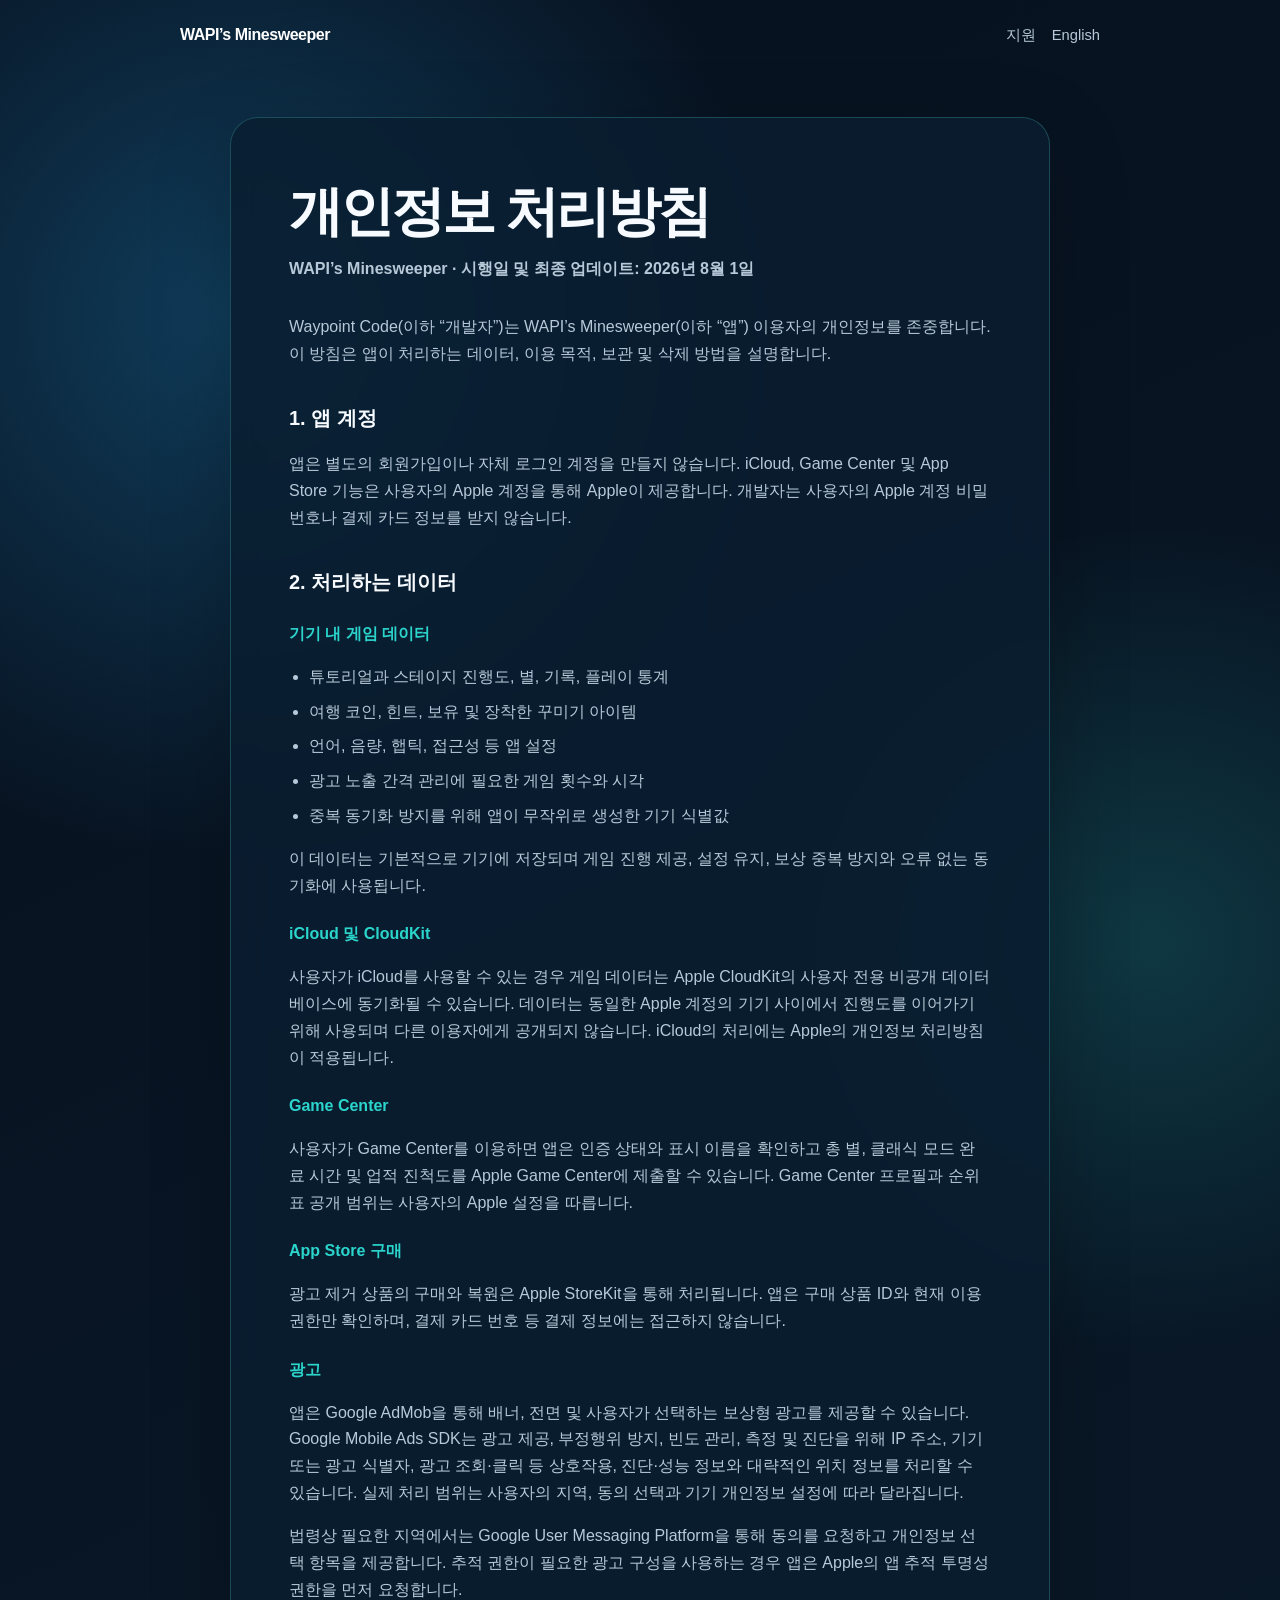
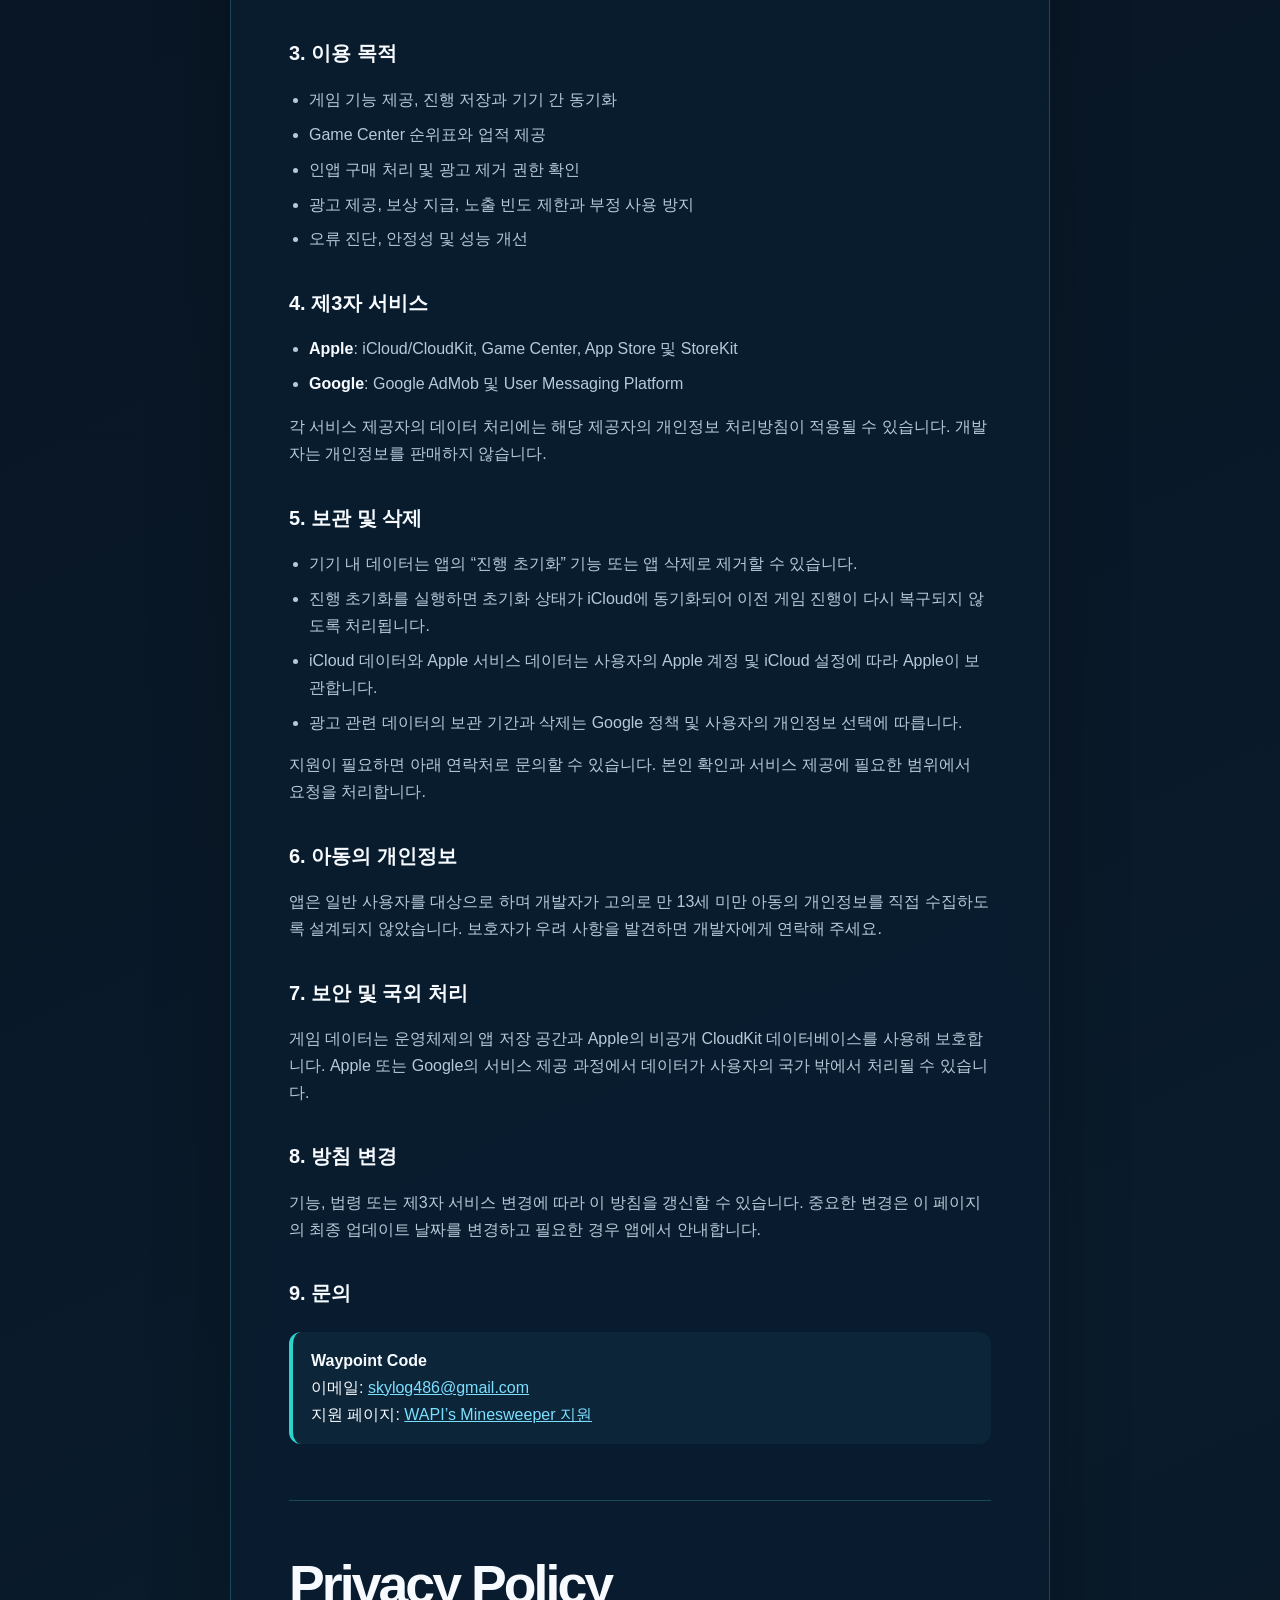
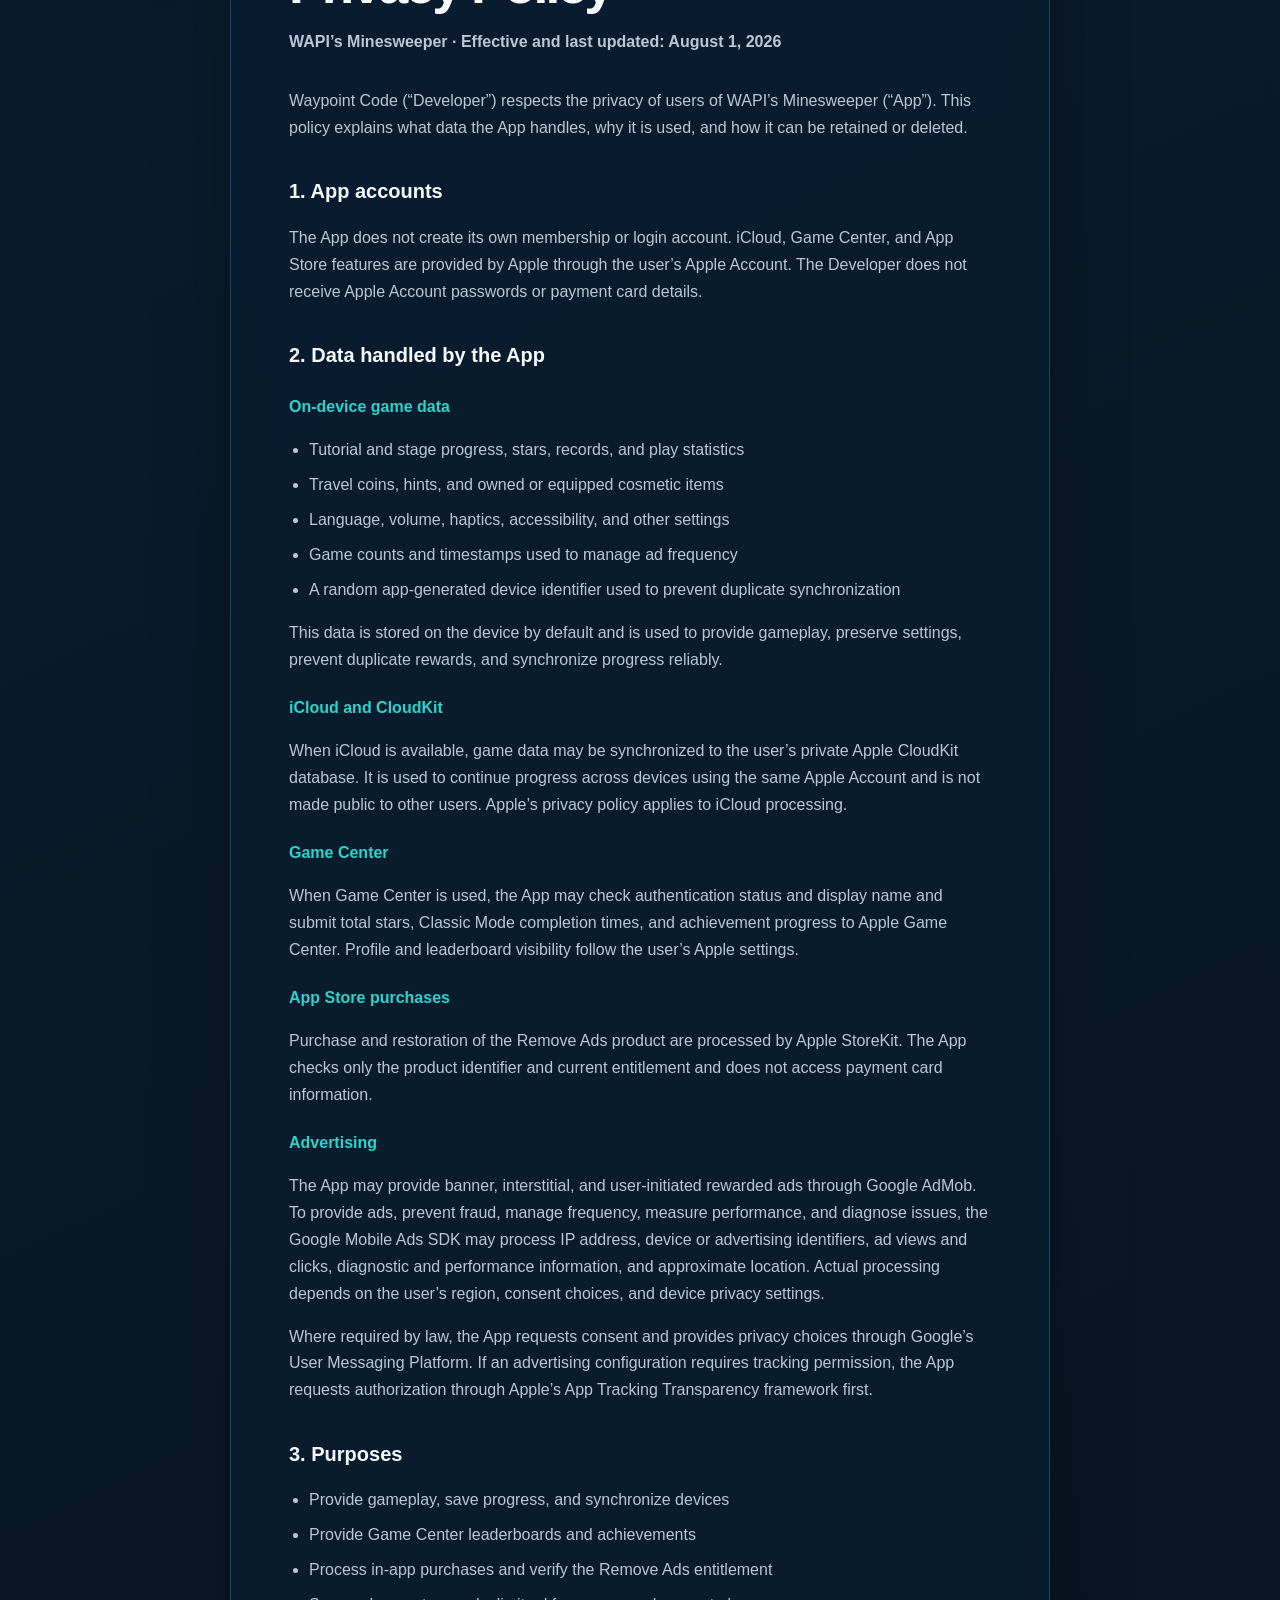
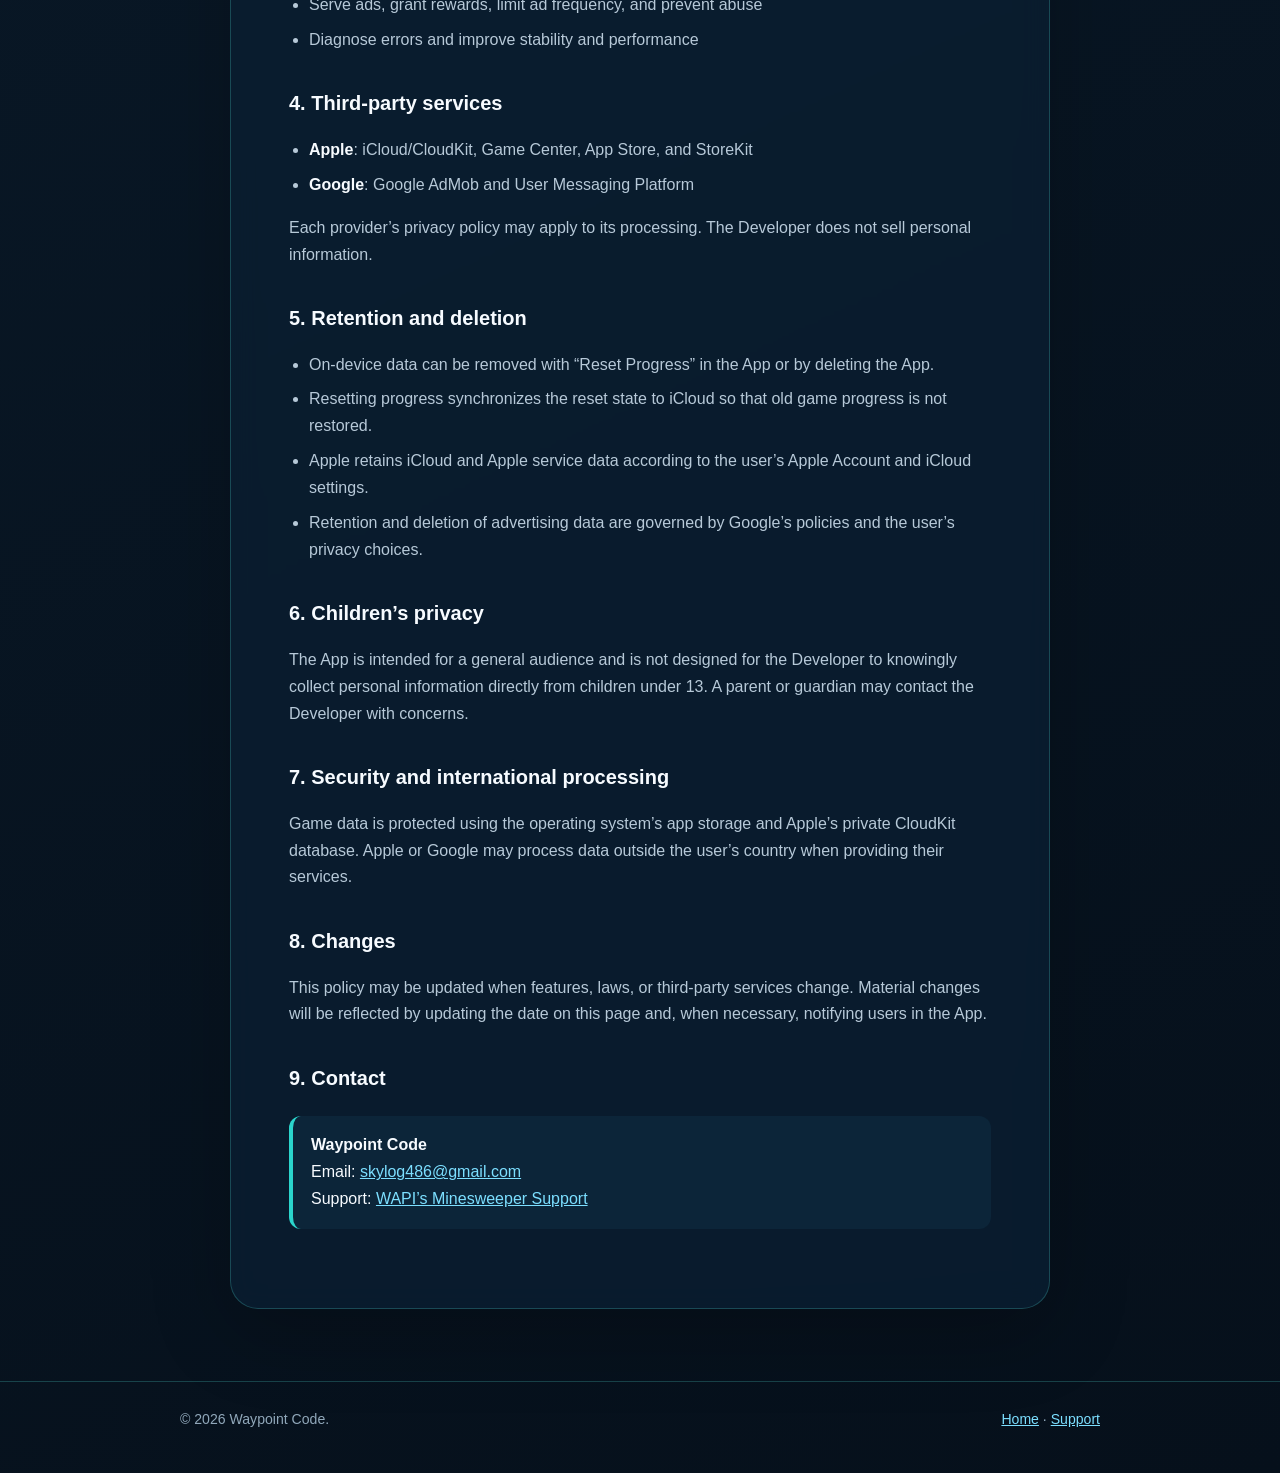
==== privacy.html @ 94ca6726 "Add bilingual privacy policy" ====
<!doctype html>
<html lang="ko">
<head>
  <meta charset="utf-8">
  <meta name="viewport" content="width=device-width, initial-scale=1">
  <meta name="description" content="WAPI’s Minesweeper 개인정보 처리방침 / Privacy Policy">
  <title>개인정보 처리방침 — WAPI’s Minesweeper</title>
  <link rel="stylesheet" href="styles.css">
</head>
<body>
  <header class="shell">
    <nav aria-label="주요 메뉴">
      <a class="brand" href="index.html">WAPI’s Minesweeper</a>
      <div class="nav-links"><a href="support.html">지원</a><a href="#english">English</a></div>
    </nav>
  </header>

  <main class="shell">
    <article class="document">
      <section aria-labelledby="korean-title">
        <h1 id="korean-title">개인정보 처리방침</h1>
        <p class="meta">WAPI’s Minesweeper · 시행일 및 최종 업데이트: 2026년 8월 1일</p>

        <p>Waypoint Code(이하 “개발자”)는 WAPI’s Minesweeper(이하 “앱”) 이용자의 개인정보를 존중합니다. 이 방침은 앱이 처리하는 데이터, 이용 목적, 보관 및 삭제 방법을 설명합니다.</p>

        <h2>1. 앱 계정</h2>
        <p>앱은 별도의 회원가입이나 자체 로그인 계정을 만들지 않습니다. iCloud, Game Center 및 App Store 기능은 사용자의 Apple 계정을 통해 Apple이 제공합니다. 개발자는 사용자의 Apple 계정 비밀번호나 결제 카드 정보를 받지 않습니다.</p>

        <h2>2. 처리하는 데이터</h2>
        <h3>기기 내 게임 데이터</h3>
        <ul>
          <li>튜토리얼과 스테이지 진행도, 별, 기록, 플레이 통계</li>
          <li>여행 코인, 힌트, 보유 및 장착한 꾸미기 아이템</li>
          <li>언어, 음량, 햅틱, 접근성 등 앱 설정</li>
          <li>광고 노출 간격 관리에 필요한 게임 횟수와 시각</li>
          <li>중복 동기화 방지를 위해 앱이 무작위로 생성한 기기 식별값</li>
        </ul>
        <p>이 데이터는 기본적으로 기기에 저장되며 게임 진행 제공, 설정 유지, 보상 중복 방지와 오류 없는 동기화에 사용됩니다.</p>

        <h3>iCloud 및 CloudKit</h3>
        <p>사용자가 iCloud를 사용할 수 있는 경우 게임 데이터는 Apple CloudKit의 사용자 전용 비공개 데이터베이스에 동기화될 수 있습니다. 데이터는 동일한 Apple 계정의 기기 사이에서 진행도를 이어가기 위해 사용되며 다른 이용자에게 공개되지 않습니다. iCloud의 처리에는 Apple의 개인정보 처리방침이 적용됩니다.</p>

        <h3>Game Center</h3>
        <p>사용자가 Game Center를 이용하면 앱은 인증 상태와 표시 이름을 확인하고 총 별, 클래식 모드 완료 시간 및 업적 진척도를 Apple Game Center에 제출할 수 있습니다. Game Center 프로필과 순위표 공개 범위는 사용자의 Apple 설정을 따릅니다.</p>

        <h3>App Store 구매</h3>
        <p>광고 제거 상품의 구매와 복원은 Apple StoreKit을 통해 처리됩니다. 앱은 구매 상품 ID와 현재 이용 권한만 확인하며, 결제 카드 번호 등 결제 정보에는 접근하지 않습니다.</p>

        <h3>광고</h3>
        <p>앱은 Google AdMob을 통해 배너, 전면 및 사용자가 선택하는 보상형 광고를 제공할 수 있습니다. Google Mobile Ads SDK는 광고 제공, 부정행위 방지, 빈도 관리, 측정 및 진단을 위해 IP 주소, 기기 또는 광고 식별자, 광고 조회·클릭 등 상호작용, 진단·성능 정보와 대략적인 위치 정보를 처리할 수 있습니다. 실제 처리 범위는 사용자의 지역, 동의 선택과 기기 개인정보 설정에 따라 달라집니다.</p>
        <p>법령상 필요한 지역에서는 Google User Messaging Platform을 통해 동의를 요청하고 개인정보 선택 항목을 제공합니다. 추적 권한이 필요한 광고 구성을 사용하는 경우 앱은 Apple의 앱 추적 투명성 권한을 먼저 요청합니다.</p>

        <h2>3. 이용 목적</h2>
        <ul>
          <li>게임 기능 제공, 진행 저장과 기기 간 동기화</li>
          <li>Game Center 순위표와 업적 제공</li>
          <li>인앱 구매 처리 및 광고 제거 권한 확인</li>
          <li>광고 제공, 보상 지급, 노출 빈도 제한과 부정 사용 방지</li>
          <li>오류 진단, 안정성 및 성능 개선</li>
        </ul>

        <h2>4. 제3자 서비스</h2>
        <ul>
          <li><strong>Apple</strong>: iCloud/CloudKit, Game Center, App Store 및 StoreKit</li>
          <li><strong>Google</strong>: Google AdMob 및 User Messaging Platform</li>
        </ul>
        <p>각 서비스 제공자의 데이터 처리에는 해당 제공자의 개인정보 처리방침이 적용될 수 있습니다. 개발자는 개인정보를 판매하지 않습니다.</p>

        <h2>5. 보관 및 삭제</h2>
        <ul>
          <li>기기 내 데이터는 앱의 “진행 초기화” 기능 또는 앱 삭제로 제거할 수 있습니다.</li>
          <li>진행 초기화를 실행하면 초기화 상태가 iCloud에 동기화되어 이전 게임 진행이 다시 복구되지 않도록 처리됩니다.</li>
          <li>iCloud 데이터와 Apple 서비스 데이터는 사용자의 Apple 계정 및 iCloud 설정에 따라 Apple이 보관합니다.</li>
          <li>광고 관련 데이터의 보관 기간과 삭제는 Google 정책 및 사용자의 개인정보 선택에 따릅니다.</li>
        </ul>
        <p>지원이 필요하면 아래 연락처로 문의할 수 있습니다. 본인 확인과 서비스 제공에 필요한 범위에서 요청을 처리합니다.</p>

        <h2>6. 아동의 개인정보</h2>
        <p>앱은 일반 사용자를 대상으로 하며 개발자가 고의로 만 13세 미만 아동의 개인정보를 직접 수집하도록 설계되지 않았습니다. 보호자가 우려 사항을 발견하면 개발자에게 연락해 주세요.</p>

        <h2>7. 보안 및 국외 처리</h2>
        <p>게임 데이터는 운영체제의 앱 저장 공간과 Apple의 비공개 CloudKit 데이터베이스를 사용해 보호합니다. Apple 또는 Google의 서비스 제공 과정에서 데이터가 사용자의 국가 밖에서 처리될 수 있습니다.</p>

        <h2>8. 방침 변경</h2>
        <p>기능, 법령 또는 제3자 서비스 변경에 따라 이 방침을 갱신할 수 있습니다. 중요한 변경은 이 페이지의 최종 업데이트 날짜를 변경하고 필요한 경우 앱에서 안내합니다.</p>

        <h2>9. 문의</h2>
        <div class="notice"><strong>Waypoint Code</strong><br>이메일: <a href="mailto:skylog486@gmail.com">skylog486@gmail.com</a><br>지원 페이지: <a href="support.html">WAPI’s Minesweeper 지원</a></div>
      </section>

      <hr class="language-divider">

      <section id="english" lang="en" aria-labelledby="english-title">
        <h1 id="english-title">Privacy Policy</h1>
        <p class="meta">WAPI’s Minesweeper · Effective and last updated: August 1, 2026</p>

        <p>Waypoint Code (“Developer”) respects the privacy of users of WAPI’s Minesweeper (“App”). This policy explains what data the App handles, why it is used, and how it can be retained or deleted.</p>

        <h2>1. App accounts</h2>
        <p>The App does not create its own membership or login account. iCloud, Game Center, and App Store features are provided by Apple through the user’s Apple Account. The Developer does not receive Apple Account passwords or payment card details.</p>

        <h2>2. Data handled by the App</h2>
        <h3>On-device game data</h3>
        <ul>
          <li>Tutorial and stage progress, stars, records, and play statistics</li>
          <li>Travel coins, hints, and owned or equipped cosmetic items</li>
          <li>Language, volume, haptics, accessibility, and other settings</li>
          <li>Game counts and timestamps used to manage ad frequency</li>
          <li>A random app-generated device identifier used to prevent duplicate synchronization</li>
        </ul>
        <p>This data is stored on the device by default and is used to provide gameplay, preserve settings, prevent duplicate rewards, and synchronize progress reliably.</p>

        <h3>iCloud and CloudKit</h3>
        <p>When iCloud is available, game data may be synchronized to the user’s private Apple CloudKit database. It is used to continue progress across devices using the same Apple Account and is not made public to other users. Apple’s privacy policy applies to iCloud processing.</p>

        <h3>Game Center</h3>
        <p>When Game Center is used, the App may check authentication status and display name and submit total stars, Classic Mode completion times, and achievement progress to Apple Game Center. Profile and leaderboard visibility follow the user’s Apple settings.</p>

        <h3>App Store purchases</h3>
        <p>Purchase and restoration of the Remove Ads product are processed by Apple StoreKit. The App checks only the product identifier and current entitlement and does not access payment card information.</p>

        <h3>Advertising</h3>
        <p>The App may provide banner, interstitial, and user-initiated rewarded ads through Google AdMob. To provide ads, prevent fraud, manage frequency, measure performance, and diagnose issues, the Google Mobile Ads SDK may process IP address, device or advertising identifiers, ad views and clicks, diagnostic and performance information, and approximate location. Actual processing depends on the user’s region, consent choices, and device privacy settings.</p>
        <p>Where required by law, the App requests consent and provides privacy choices through Google’s User Messaging Platform. If an advertising configuration requires tracking permission, the App requests authorization through Apple’s App Tracking Transparency framework first.</p>

        <h2>3. Purposes</h2>
        <ul>
          <li>Provide gameplay, save progress, and synchronize devices</li>
          <li>Provide Game Center leaderboards and achievements</li>
          <li>Process in-app purchases and verify the Remove Ads entitlement</li>
          <li>Serve ads, grant rewards, limit ad frequency, and prevent abuse</li>
          <li>Diagnose errors and improve stability and performance</li>
        </ul>

        <h2>4. Third-party services</h2>
        <ul>
          <li><strong>Apple</strong>: iCloud/CloudKit, Game Center, App Store, and StoreKit</li>
          <li><strong>Google</strong>: Google AdMob and User Messaging Platform</li>
        </ul>
        <p>Each provider’s privacy policy may apply to its processing. The Developer does not sell personal information.</p>

        <h2>5. Retention and deletion</h2>
        <ul>
          <li>On-device data can be removed with “Reset Progress” in the App or by deleting the App.</li>
          <li>Resetting progress synchronizes the reset state to iCloud so that old game progress is not restored.</li>
          <li>Apple retains iCloud and Apple service data according to the user’s Apple Account and iCloud settings.</li>
          <li>Retention and deletion of advertising data are governed by Google’s policies and the user’s privacy choices.</li>
        </ul>

        <h2>6. Children’s privacy</h2>
        <p>The App is intended for a general audience and is not designed for the Developer to knowingly collect personal information directly from children under 13. A parent or guardian may contact the Developer with concerns.</p>

        <h2>7. Security and international processing</h2>
        <p>Game data is protected using the operating system’s app storage and Apple’s private CloudKit database. Apple or Google may process data outside the user’s country when providing their services.</p>

        <h2>8. Changes</h2>
        <p>This policy may be updated when features, laws, or third-party services change. Material changes will be reflected by updating the date on this page and, when necessary, notifying users in the App.</p>

        <h2>9. Contact</h2>
        <div class="notice"><strong>Waypoint Code</strong><br>Email: <a href="mailto:skylog486@gmail.com">skylog486@gmail.com</a><br>Support: <a href="support.html">WAPI’s Minesweeper Support</a></div>
      </section>
    </article>
  </main>

  <footer><div class="shell"><span>© 2026 Waypoint Code.</span><span><a href="index.html">Home</a> · <a href="support.html">Support</a></span></div></footer>
</body>
</html>
---- styles.css ----
:root {
  color-scheme: dark;
  --bg: #07111f;
  --panel: rgba(10, 30, 48, 0.86);
  --panel-strong: #0c2539;
  --line: rgba(82, 221, 214, 0.24);
  --text: #f7fbff;
  --muted: #b7c9d8;
  --accent: #2bd5cc;
  --accent-2: #7cdfff;
  --gold: #ffd45d;
}

* { box-sizing: border-box; }

html { scroll-behavior: smooth; }

body {
  margin: 0;
  min-height: 100vh;
  font-family: -apple-system, BlinkMacSystemFont, "Segoe UI", sans-serif;
  line-height: 1.68;
  color: var(--text);
  background:
    radial-gradient(circle at 18% 5%, rgba(32, 141, 201, 0.34), transparent 34rem),
    radial-gradient(circle at 90% 15%, rgba(43, 213, 204, 0.18), transparent 26rem),
    linear-gradient(155deg, #07111f 0%, #0a1b2b 50%, #06101b 100%);
}

a { color: var(--accent-2); }
a:hover { color: #fff; }

.shell {
  width: min(920px, calc(100% - 32px));
  margin: 0 auto;
}

nav {
  display: flex;
  align-items: center;
  justify-content: space-between;
  gap: 18px;
  padding: 22px 0;
}

.brand {
  color: #fff;
  font-weight: 850;
  letter-spacing: -0.03em;
  text-decoration: none;
}

.nav-links {
  display: flex;
  flex-wrap: wrap;
  justify-content: flex-end;
  gap: 16px;
  font-size: 0.92rem;
}

.nav-links a { color: var(--muted); text-decoration: none; }

.hero {
  display: grid;
  grid-template-columns: 180px 1fr;
  align-items: center;
  gap: 46px;
  padding: 68px 0 58px;
}

.app-mark {
  width: 180px;
  height: 180px;
  border-radius: 38px;
  display: grid;
  place-items: center;
  position: relative;
  overflow: hidden;
  border: 9px solid #f5fbff;
  background: linear-gradient(155deg, #122a43, #030a14);
  box-shadow: 0 24px 70px rgba(0, 0, 0, 0.45), 0 0 0 1px rgba(255, 255, 255, 0.12);
}

.app-mark::before {
  content: "⌖";
  position: absolute;
  top: 4px;
  right: 9px;
  color: var(--accent);
  font-size: 2rem;
  font-weight: 900;
}

.wapi-face {
  color: var(--accent);
  font-size: 3rem;
  font-weight: 900;
  letter-spacing: 0.08em;
  text-shadow: 0 0 26px rgba(43, 213, 204, 0.65);
}

.eyebrow {
  color: var(--accent);
  font-weight: 800;
  letter-spacing: 0.08em;
  text-transform: uppercase;
}

h1 {
  margin: 8px 0 12px;
  font-size: clamp(2.35rem, 8vw, 4.8rem);
  line-height: 1.04;
  letter-spacing: -0.055em;
}

.lead {
  max-width: 680px;
  margin: 0;
  color: var(--muted);
  font-size: 1.14rem;
}

.badge {
  display: inline-flex;
  margin-top: 24px;
  padding: 10px 16px;
  border: 1px solid var(--line);
  border-radius: 999px;
  color: var(--gold);
  background: rgba(8, 25, 40, 0.74);
  font-weight: 750;
}

.grid {
  display: grid;
  grid-template-columns: repeat(3, 1fr);
  gap: 16px;
  padding: 14px 0 72px;
}

.card, .document {
  border: 1px solid var(--line);
  background: var(--panel);
  box-shadow: 0 24px 80px rgba(0, 0, 0, 0.22);
  backdrop-filter: blur(14px);
}

.card {
  padding: 24px;
  border-radius: 22px;
}

.card h2 { margin: 0 0 8px; font-size: 1.08rem; }
.card p { margin: 0; color: var(--muted); }

.document {
  max-width: 820px;
  margin: 46px auto 72px;
  padding: clamp(24px, 6vw, 58px);
  border-radius: 28px;
}

.document h1 { font-size: clamp(2rem, 6vw, 3.35rem); }
.document h2 { margin: 2.1rem 0 0.7rem; font-size: 1.25rem; }
.document h3 { margin: 1.35rem 0 0.5rem; font-size: 1rem; color: var(--accent); }
.document p, .document li { color: var(--muted); }
.document strong { color: var(--text); }
.document ul { padding-left: 1.25rem; }
.document li { margin: 0.5rem 0; }

.meta {
  margin-bottom: 2rem;
  color: var(--accent);
  font-weight: 750;
}

.notice {
  margin: 1.3rem 0;
  padding: 16px 18px;
  border-left: 4px solid var(--accent);
  border-radius: 12px;
  background: var(--panel-strong);
}

.language-divider {
  border: 0;
  border-top: 1px solid var(--line);
  margin: 3.5rem 0;
}

footer {
  padding: 26px 0 42px;
  border-top: 1px solid var(--line);
  color: #91a8ba;
  font-size: 0.88rem;
}

footer .shell {
  display: flex;
  justify-content: space-between;
  gap: 18px;
  flex-wrap: wrap;
}

@media (max-width: 720px) {
  nav { align-items: flex-start; }
  .hero { grid-template-columns: 1fr; gap: 28px; padding-top: 42px; }
  .app-mark { width: 132px; height: 132px; border-radius: 29px; border-width: 7px; }
  .wapi-face { font-size: 2.2rem; }
  .grid { grid-template-columns: 1fr; }
  .document { margin-top: 22px; }
}
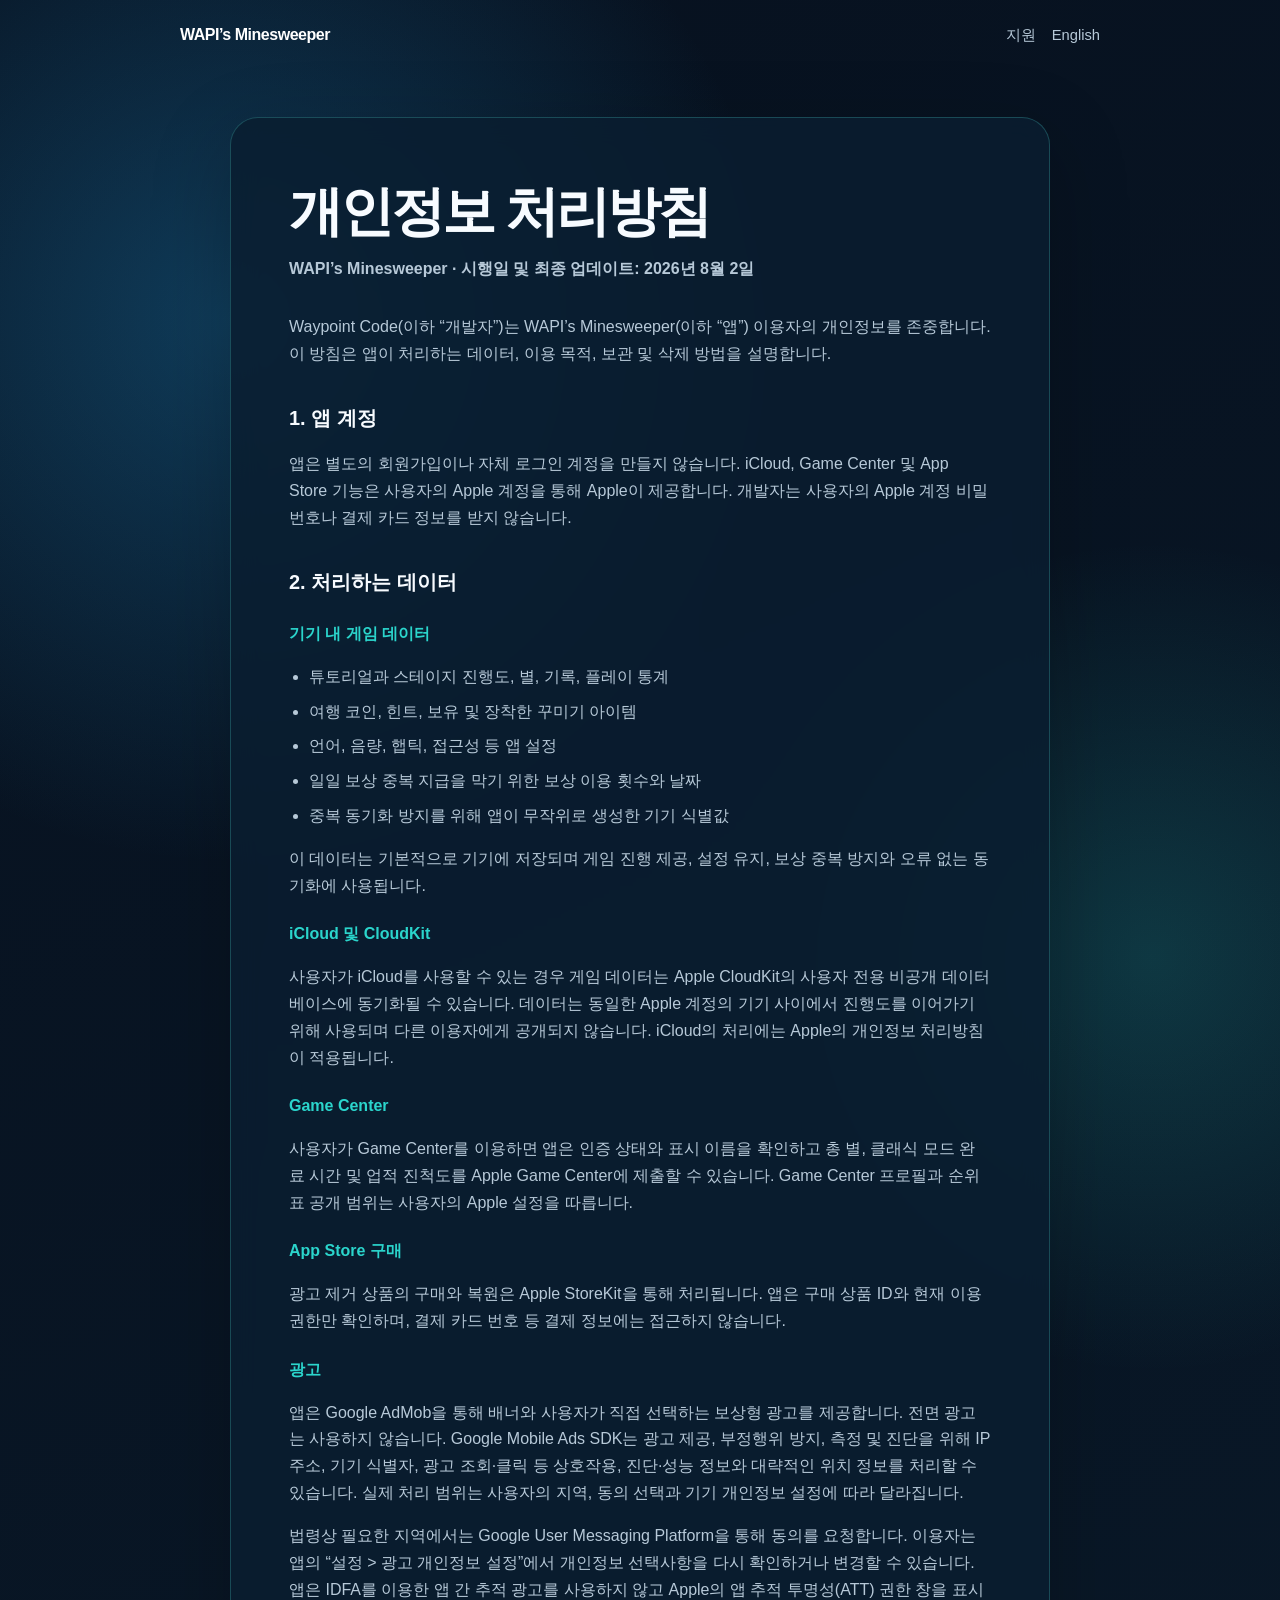
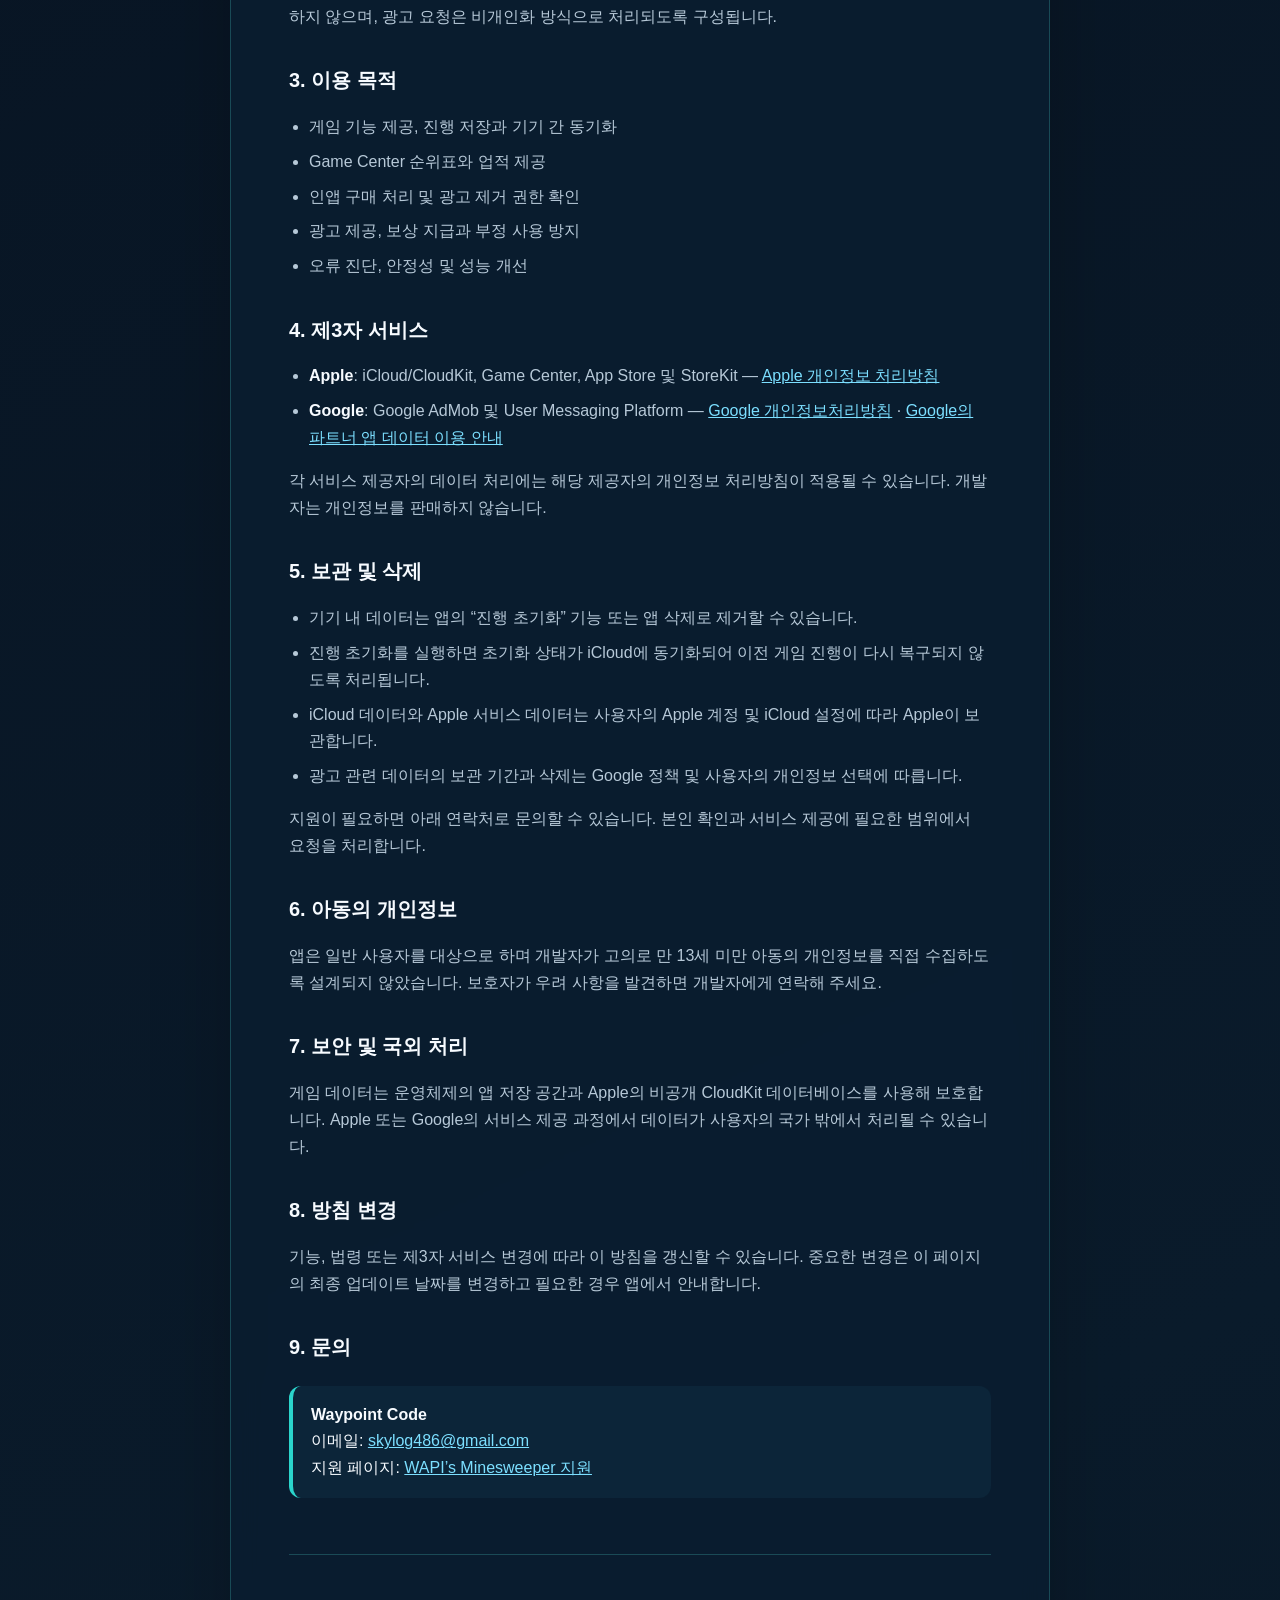
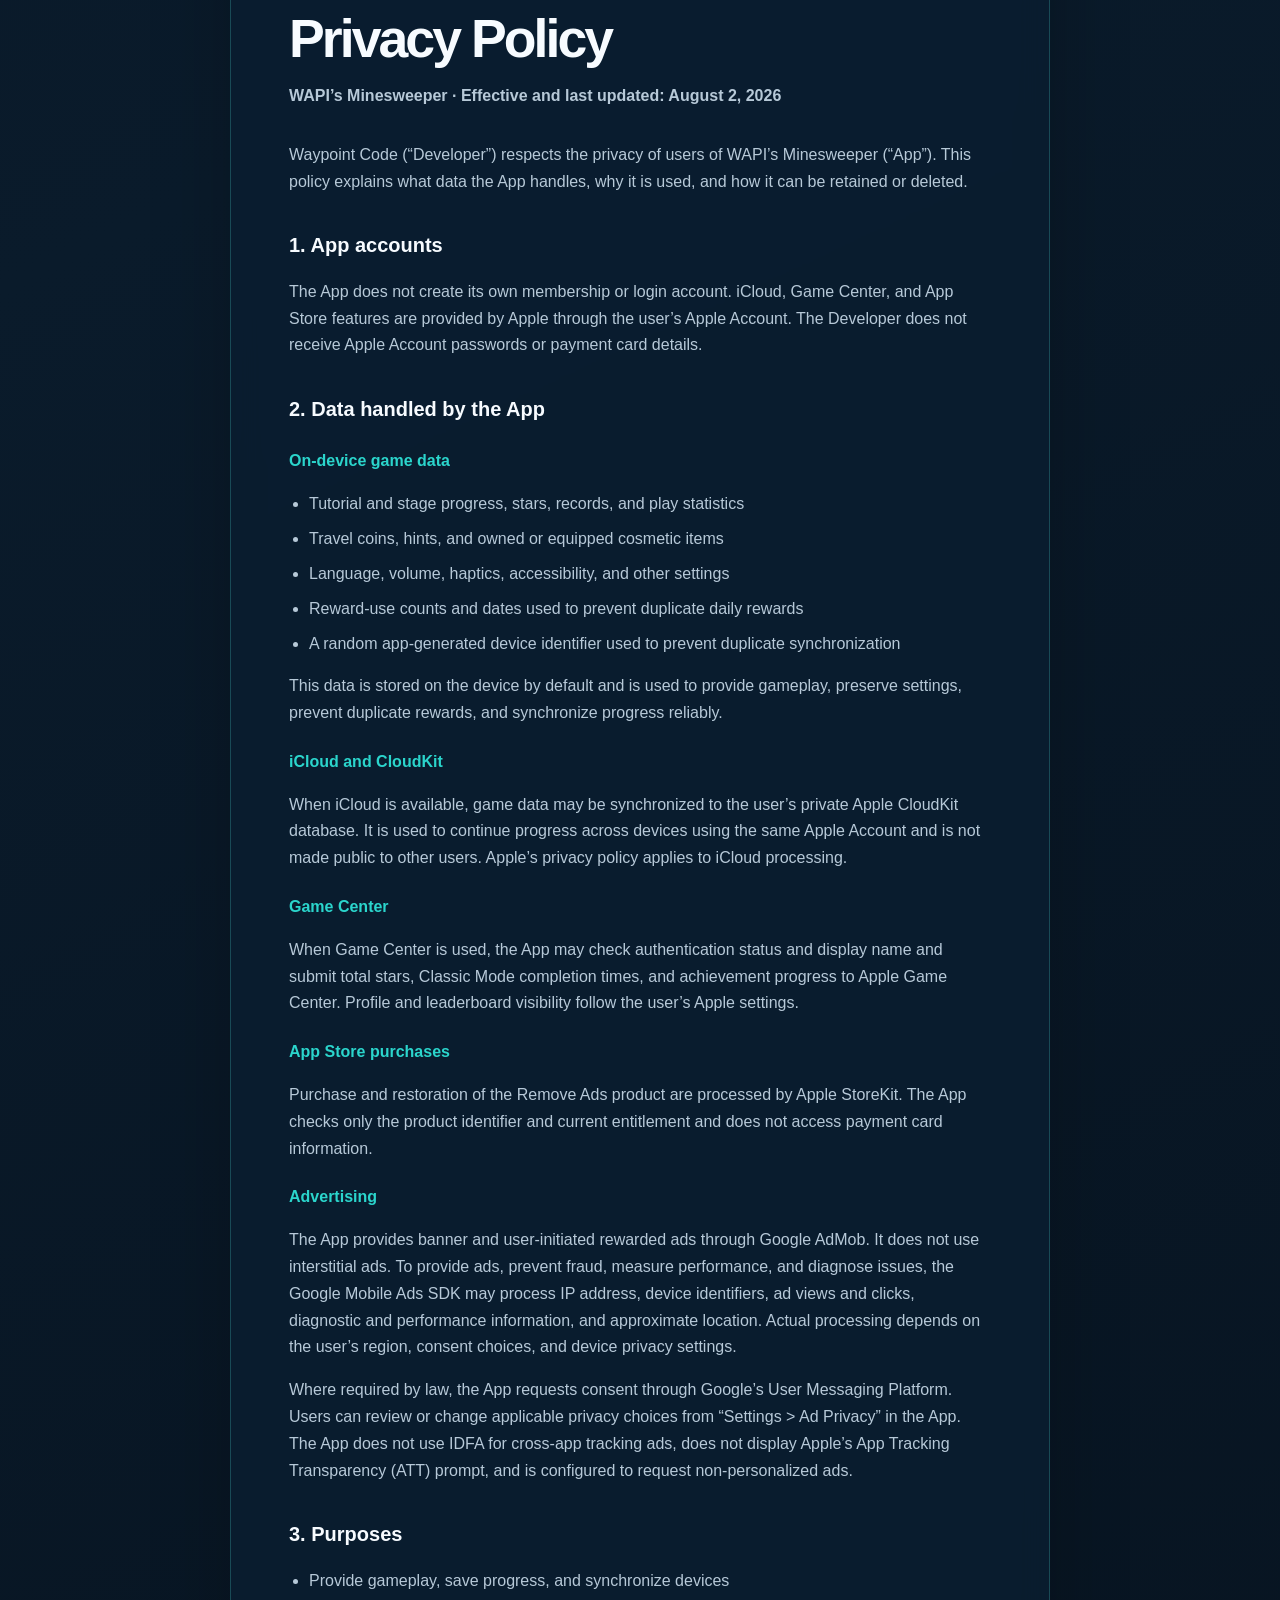
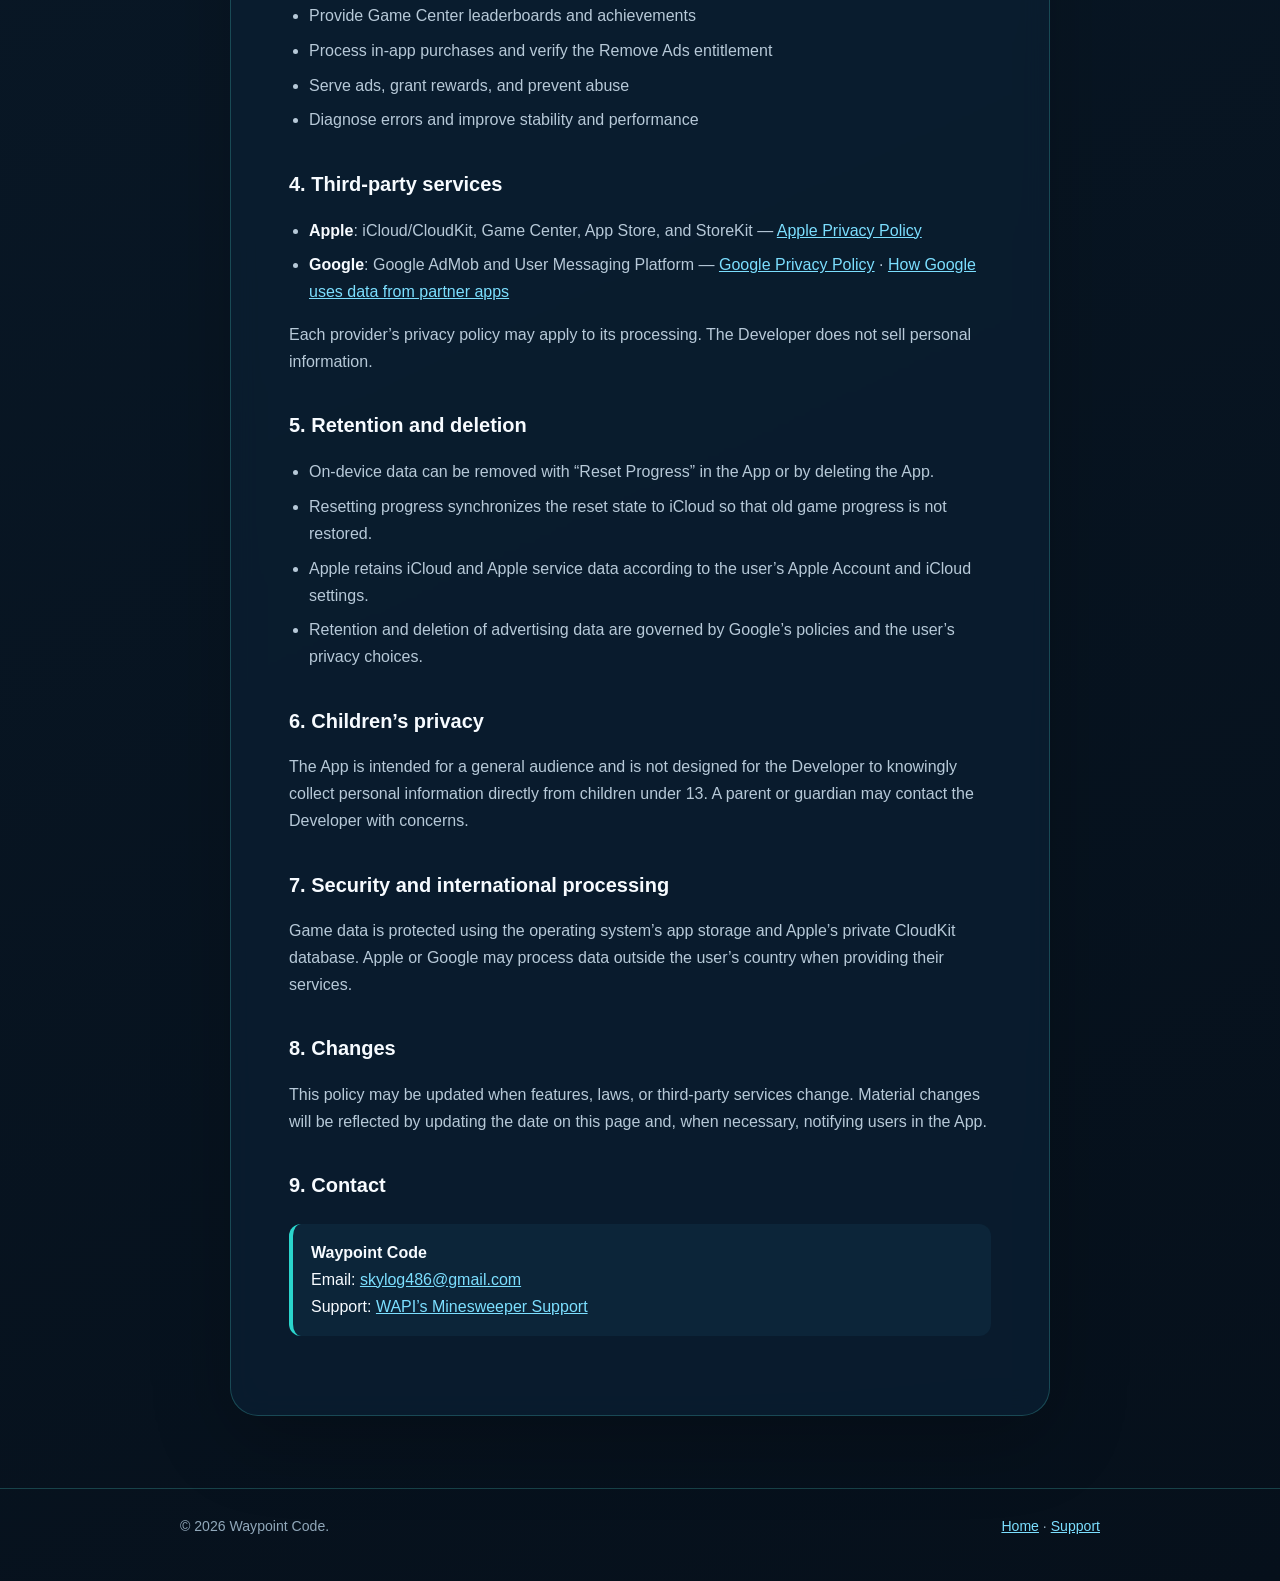
==== commit 20bcc94f: "Update privacy policy effective date and details" ====
--- a/privacy.html
+++ b/privacy.html
@@ -19,7 +19,7 @@
     <article class="document">
       <section aria-labelledby="korean-title">
         <h1 id="korean-title">개인정보 처리방침</h1>
-        <p class="meta">WAPI’s Minesweeper · 시행일 및 최종 업데이트: 2026년 8월 1일</p>
+        <p class="meta">WAPI’s Minesweeper · 시행일 및 최종 업데이트: 2026년 8월 2일</p>
 
         <p>Waypoint Code(이하 “개발자”)는 WAPI’s Minesweeper(이하 “앱”) 이용자의 개인정보를 존중합니다. 이 방침은 앱이 처리하는 데이터, 이용 목적, 보관 및 삭제 방법을 설명합니다.</p>
 
@@ -32,7 +32,7 @@
           <li>튜토리얼과 스테이지 진행도, 별, 기록, 플레이 통계</li>
           <li>여행 코인, 힌트, 보유 및 장착한 꾸미기 아이템</li>
           <li>언어, 음량, 햅틱, 접근성 등 앱 설정</li>
-          <li>광고 노출 간격 관리에 필요한 게임 횟수와 시각</li>
+          <li>일일 보상 중복 지급을 막기 위한 보상 이용 횟수와 날짜</li>
           <li>중복 동기화 방지를 위해 앱이 무작위로 생성한 기기 식별값</li>
         </ul>
         <p>이 데이터는 기본적으로 기기에 저장되며 게임 진행 제공, 설정 유지, 보상 중복 방지와 오류 없는 동기화에 사용됩니다.</p>
@@ -47,22 +47,22 @@
         <p>광고 제거 상품의 구매와 복원은 Apple StoreKit을 통해 처리됩니다. 앱은 구매 상품 ID와 현재 이용 권한만 확인하며, 결제 카드 번호 등 결제 정보에는 접근하지 않습니다.</p>
 
         <h3>광고</h3>
-        <p>앱은 Google AdMob을 통해 배너, 전면 및 사용자가 선택하는 보상형 광고를 제공할 수 있습니다. Google Mobile Ads SDK는 광고 제공, 부정행위 방지, 빈도 관리, 측정 및 진단을 위해 IP 주소, 기기 또는 광고 식별자, 광고 조회·클릭 등 상호작용, 진단·성능 정보와 대략적인 위치 정보를 처리할 수 있습니다. 실제 처리 범위는 사용자의 지역, 동의 선택과 기기 개인정보 설정에 따라 달라집니다.</p>
-        <p>법령상 필요한 지역에서는 Google User Messaging Platform을 통해 동의를 요청하고 개인정보 선택 항목을 제공합니다. 추적 권한이 필요한 광고 구성을 사용하는 경우 앱은 Apple의 앱 추적 투명성 권한을 먼저 요청합니다.</p>
+        <p>앱은 Google AdMob을 통해 배너와 사용자가 직접 선택하는 보상형 광고를 제공합니다. 전면 광고는 사용하지 않습니다. Google Mobile Ads SDK는 광고 제공, 부정행위 방지, 측정 및 진단을 위해 IP 주소, 기기 식별자, 광고 조회·클릭 등 상호작용, 진단·성능 정보와 대략적인 위치 정보를 처리할 수 있습니다. 실제 처리 범위는 사용자의 지역, 동의 선택과 기기 개인정보 설정에 따라 달라집니다.</p>
+        <p>법령상 필요한 지역에서는 Google User Messaging Platform을 통해 동의를 요청합니다. 이용자는 앱의 “설정 &gt; 광고 개인정보 설정”에서 개인정보 선택사항을 다시 확인하거나 변경할 수 있습니다. 앱은 IDFA를 이용한 앱 간 추적 광고를 사용하지 않고 Apple의 앱 추적 투명성(ATT) 권한 창을 표시하지 않으며, 광고 요청은 비개인화 방식으로 처리되도록 구성됩니다.</p>
 
         <h2>3. 이용 목적</h2>
         <ul>
           <li>게임 기능 제공, 진행 저장과 기기 간 동기화</li>
           <li>Game Center 순위표와 업적 제공</li>
           <li>인앱 구매 처리 및 광고 제거 권한 확인</li>
-          <li>광고 제공, 보상 지급, 노출 빈도 제한과 부정 사용 방지</li>
+          <li>광고 제공, 보상 지급과 부정 사용 방지</li>
           <li>오류 진단, 안정성 및 성능 개선</li>
         </ul>
 
         <h2>4. 제3자 서비스</h2>
         <ul>
-          <li><strong>Apple</strong>: iCloud/CloudKit, Game Center, App Store 및 StoreKit</li>
-          <li><strong>Google</strong>: Google AdMob 및 User Messaging Platform</li>
+          <li><strong>Apple</strong>: iCloud/CloudKit, Game Center, App Store 및 StoreKit — <a href="https://www.apple.com/legal/privacy/" target="_blank" rel="noopener noreferrer">Apple 개인정보 처리방침</a></li>
+          <li><strong>Google</strong>: Google AdMob 및 User Messaging Platform — <a href="https://policies.google.com/privacy" target="_blank" rel="noopener noreferrer">Google 개인정보처리방침</a> · <a href="https://policies.google.com/technologies/partner-sites" target="_blank" rel="noopener noreferrer">Google의 파트너 앱 데이터 이용 안내</a></li>
         </ul>
         <p>각 서비스 제공자의 데이터 처리에는 해당 제공자의 개인정보 처리방침이 적용될 수 있습니다. 개발자는 개인정보를 판매하지 않습니다.</p>
 
@@ -92,7 +92,7 @@
 
       <section id="english" lang="en" aria-labelledby="english-title">
         <h1 id="english-title">Privacy Policy</h1>
-        <p class="meta">WAPI’s Minesweeper · Effective and last updated: August 1, 2026</p>
+        <p class="meta">WAPI’s Minesweeper · Effective and last updated: August 2, 2026</p>
 
         <p>Waypoint Code (“Developer”) respects the privacy of users of WAPI’s Minesweeper (“App”). This policy explains what data the App handles, why it is used, and how it can be retained or deleted.</p>
 
@@ -105,7 +105,7 @@
           <li>Tutorial and stage progress, stars, records, and play statistics</li>
           <li>Travel coins, hints, and owned or equipped cosmetic items</li>
           <li>Language, volume, haptics, accessibility, and other settings</li>
-          <li>Game counts and timestamps used to manage ad frequency</li>
+          <li>Reward-use counts and dates used to prevent duplicate daily rewards</li>
           <li>A random app-generated device identifier used to prevent duplicate synchronization</li>
         </ul>
         <p>This data is stored on the device by default and is used to provide gameplay, preserve settings, prevent duplicate rewards, and synchronize progress reliably.</p>
@@ -120,22 +120,22 @@
         <p>Purchase and restoration of the Remove Ads product are processed by Apple StoreKit. The App checks only the product identifier and current entitlement and does not access payment card information.</p>
 
         <h3>Advertising</h3>
-        <p>The App may provide banner, interstitial, and user-initiated rewarded ads through Google AdMob. To provide ads, prevent fraud, manage frequency, measure performance, and diagnose issues, the Google Mobile Ads SDK may process IP address, device or advertising identifiers, ad views and clicks, diagnostic and performance information, and approximate location. Actual processing depends on the user’s region, consent choices, and device privacy settings.</p>
-        <p>Where required by law, the App requests consent and provides privacy choices through Google’s User Messaging Platform. If an advertising configuration requires tracking permission, the App requests authorization through Apple’s App Tracking Transparency framework first.</p>
+        <p>The App provides banner and user-initiated rewarded ads through Google AdMob. It does not use interstitial ads. To provide ads, prevent fraud, measure performance, and diagnose issues, the Google Mobile Ads SDK may process IP address, device identifiers, ad views and clicks, diagnostic and performance information, and approximate location. Actual processing depends on the user’s region, consent choices, and device privacy settings.</p>
+        <p>Where required by law, the App requests consent through Google’s User Messaging Platform. Users can review or change applicable privacy choices from “Settings &gt; Ad Privacy” in the App. The App does not use IDFA for cross-app tracking ads, does not display Apple’s App Tracking Transparency (ATT) prompt, and is configured to request non-personalized ads.</p>
 
         <h2>3. Purposes</h2>
         <ul>
           <li>Provide gameplay, save progress, and synchronize devices</li>
           <li>Provide Game Center leaderboards and achievements</li>
           <li>Process in-app purchases and verify the Remove Ads entitlement</li>
-          <li>Serve ads, grant rewards, limit ad frequency, and prevent abuse</li>
+          <li>Serve ads, grant rewards, and prevent abuse</li>
           <li>Diagnose errors and improve stability and performance</li>
         </ul>
 
         <h2>4. Third-party services</h2>
         <ul>
-          <li><strong>Apple</strong>: iCloud/CloudKit, Game Center, App Store, and StoreKit</li>
-          <li><strong>Google</strong>: Google AdMob and User Messaging Platform</li>
+          <li><strong>Apple</strong>: iCloud/CloudKit, Game Center, App Store, and StoreKit — <a href="https://www.apple.com/legal/privacy/" target="_blank" rel="noopener noreferrer">Apple Privacy Policy</a></li>
+          <li><strong>Google</strong>: Google AdMob and User Messaging Platform — <a href="https://policies.google.com/privacy" target="_blank" rel="noopener noreferrer">Google Privacy Policy</a> · <a href="https://policies.google.com/technologies/partner-sites" target="_blank" rel="noopener noreferrer">How Google uses data from partner apps</a></li>
         </ul>
         <p>Each provider’s privacy policy may apply to its processing. The Developer does not sell personal information.</p>
 
--- a/styles.css
+++ b/styles.css
@@ -68,35 +68,13 @@
   padding: 68px 0 58px;
 }
 
-.app-mark {
+.app-icon {
   width: 180px;
   height: 180px;
+  display: block;
+  object-fit: cover;
   border-radius: 38px;
-  display: grid;
-  place-items: center;
-  position: relative;
-  overflow: hidden;
-  border: 9px solid #f5fbff;
-  background: linear-gradient(155deg, #122a43, #030a14);
-  box-shadow: 0 24px 70px rgba(0, 0, 0, 0.45), 0 0 0 1px rgba(255, 255, 255, 0.12);
-}
-
-.app-mark::before {
-  content: "⌖";
-  position: absolute;
-  top: 4px;
-  right: 9px;
-  color: var(--accent);
-  font-size: 2rem;
-  font-weight: 900;
-}
-
-.wapi-face {
-  color: var(--accent);
-  font-size: 3rem;
-  font-weight: 900;
-  letter-spacing: 0.08em;
-  text-shadow: 0 0 26px rgba(43, 213, 204, 0.65);
+  box-shadow: 0 24px 70px rgba(0, 0, 0, 0.45), 0 0 0 1px rgba(255, 255, 255, 0.18);
 }
 
 .eyebrow {
@@ -205,8 +183,7 @@
 @media (max-width: 720px) {
   nav { align-items: flex-start; }
   .hero { grid-template-columns: 1fr; gap: 28px; padding-top: 42px; }
-  .app-mark { width: 132px; height: 132px; border-radius: 29px; border-width: 7px; }
-  .wapi-face { font-size: 2.2rem; }
+  .app-icon { width: 132px; height: 132px; border-radius: 29px; }
   .grid { grid-template-columns: 1fr; }
   .document { margin-top: 22px; }
 }
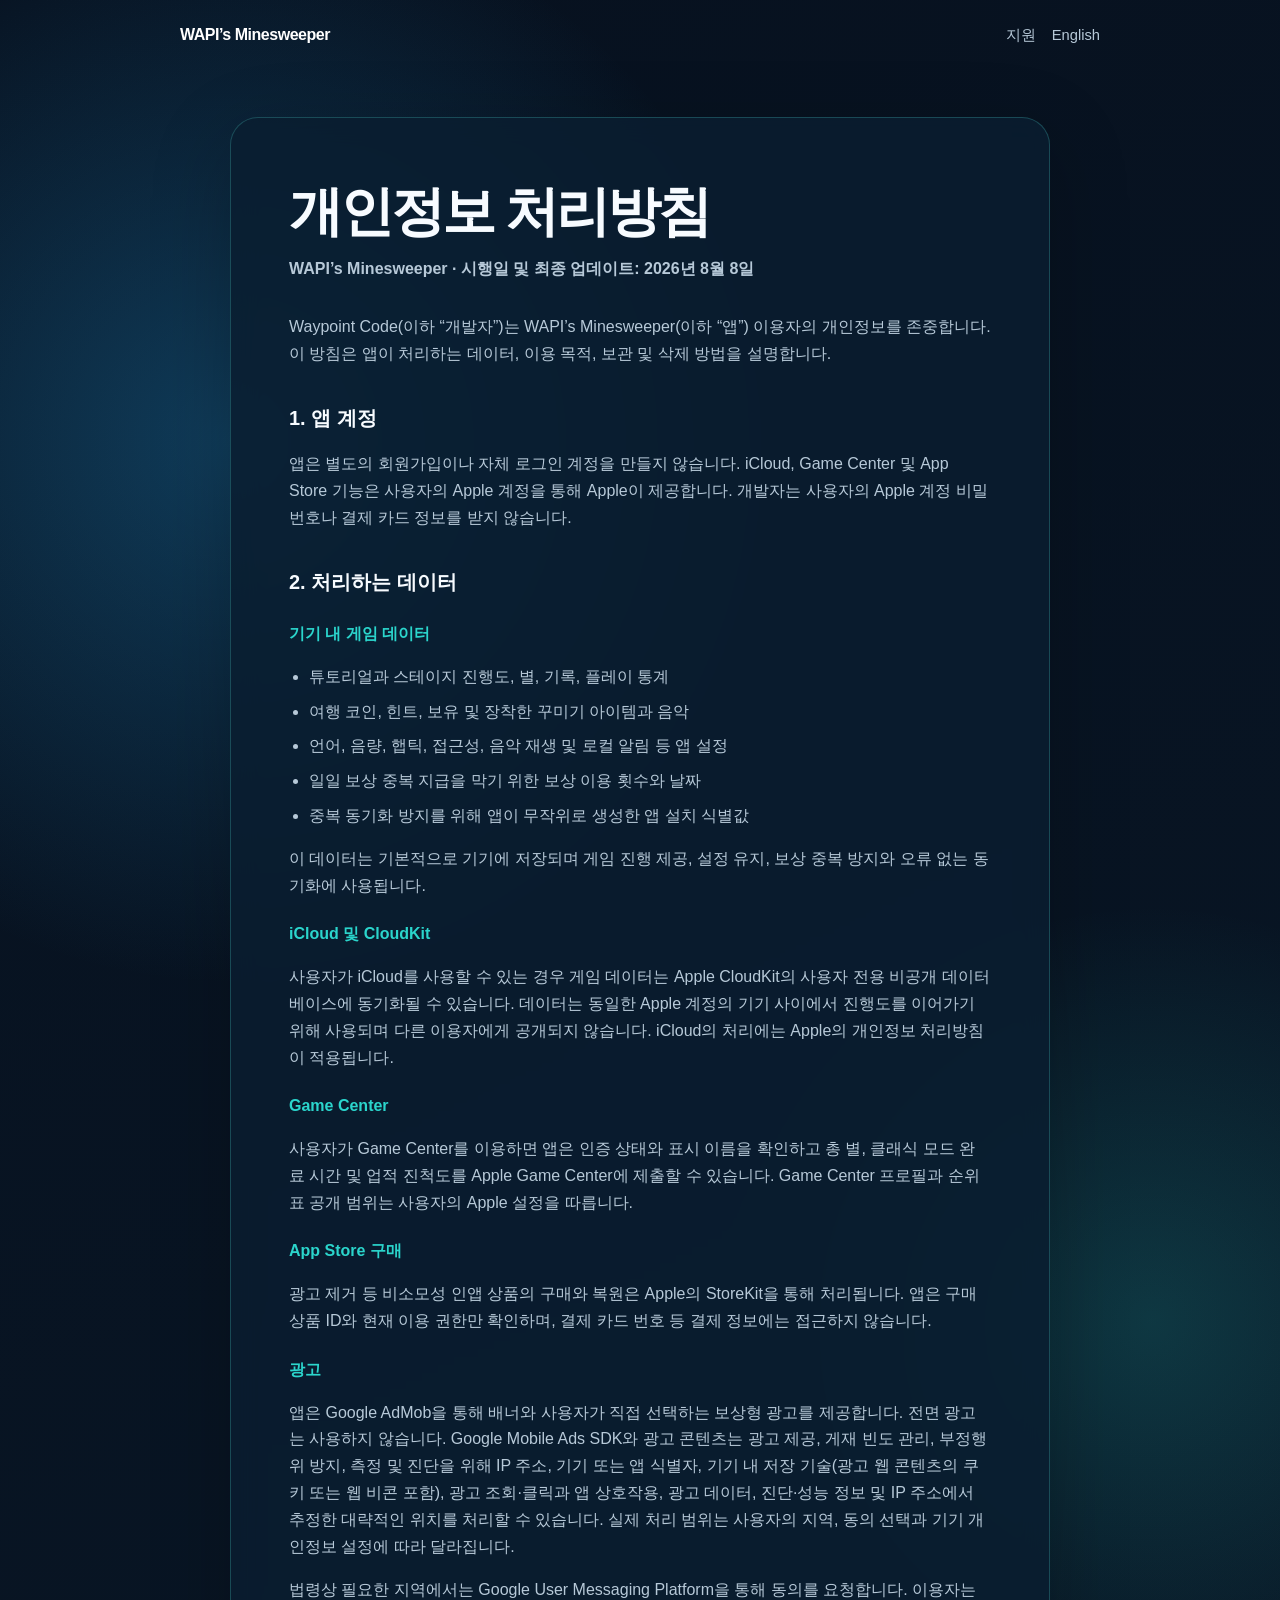
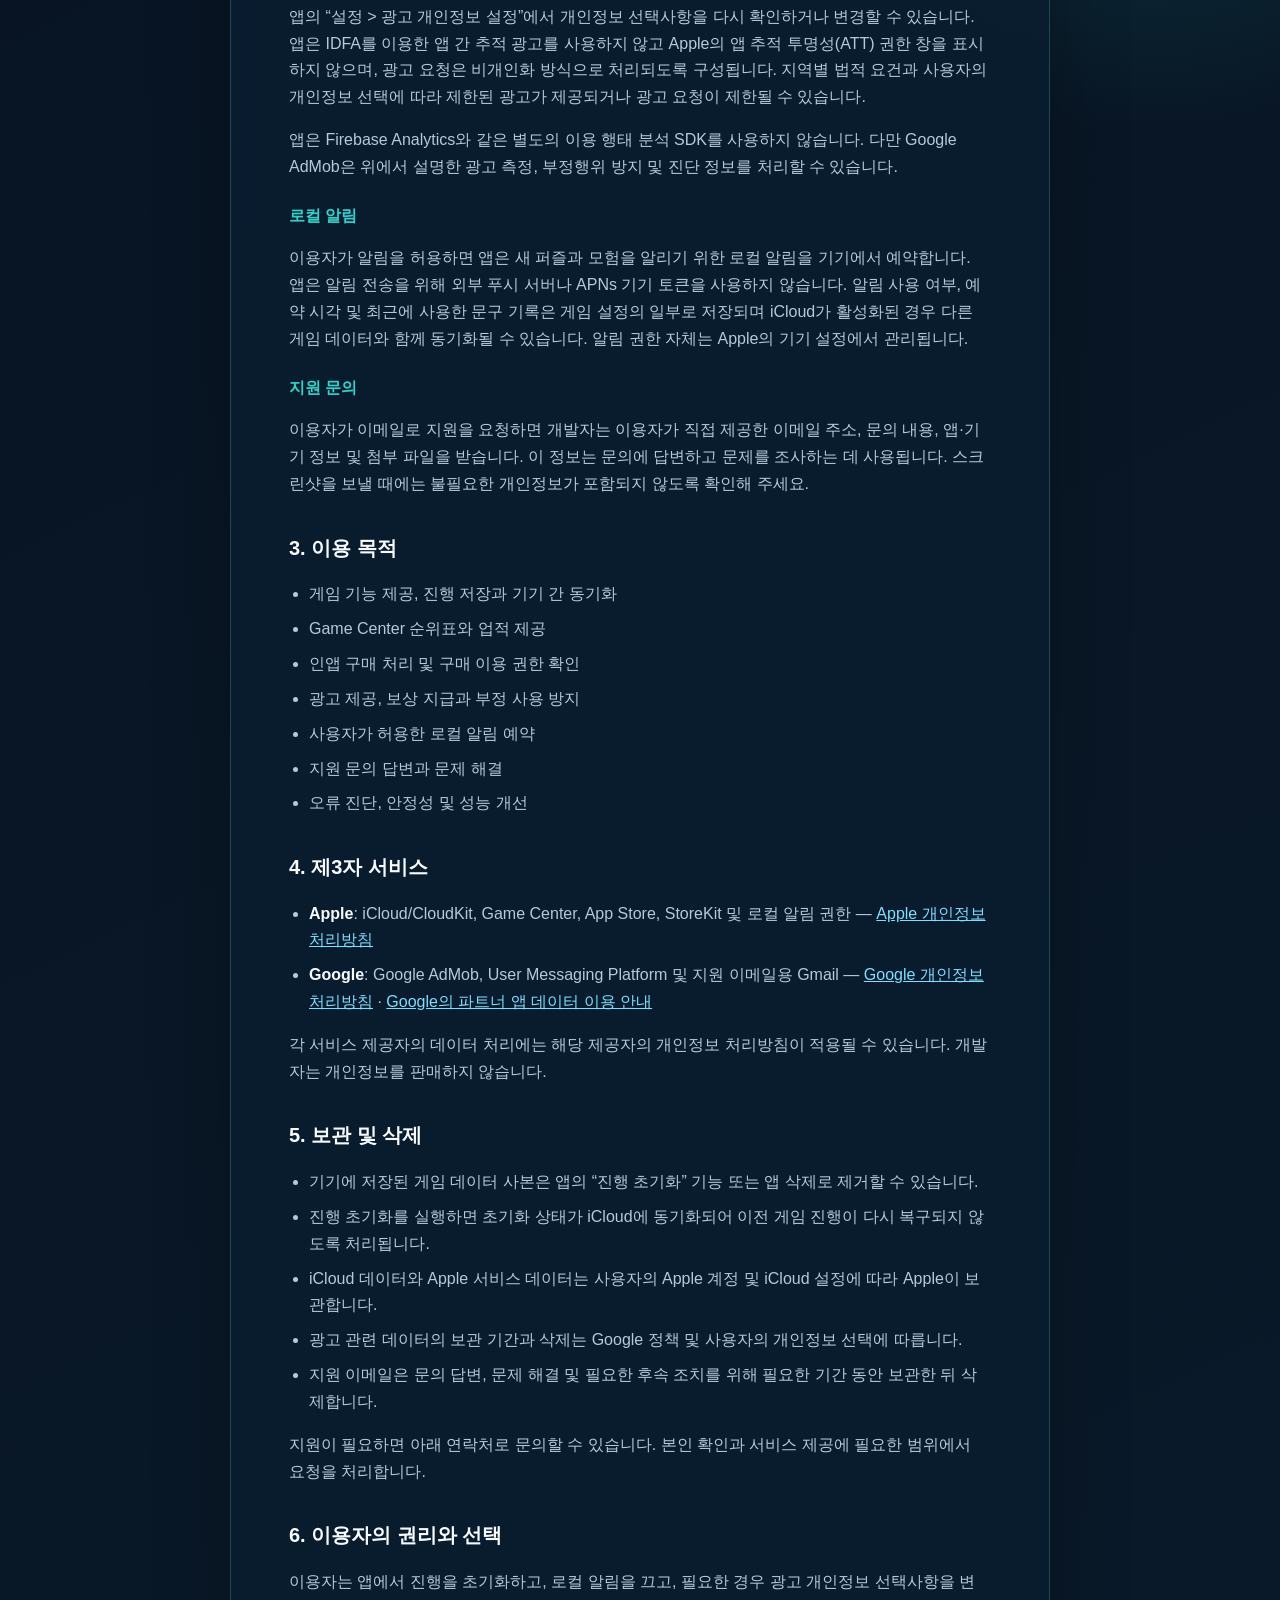
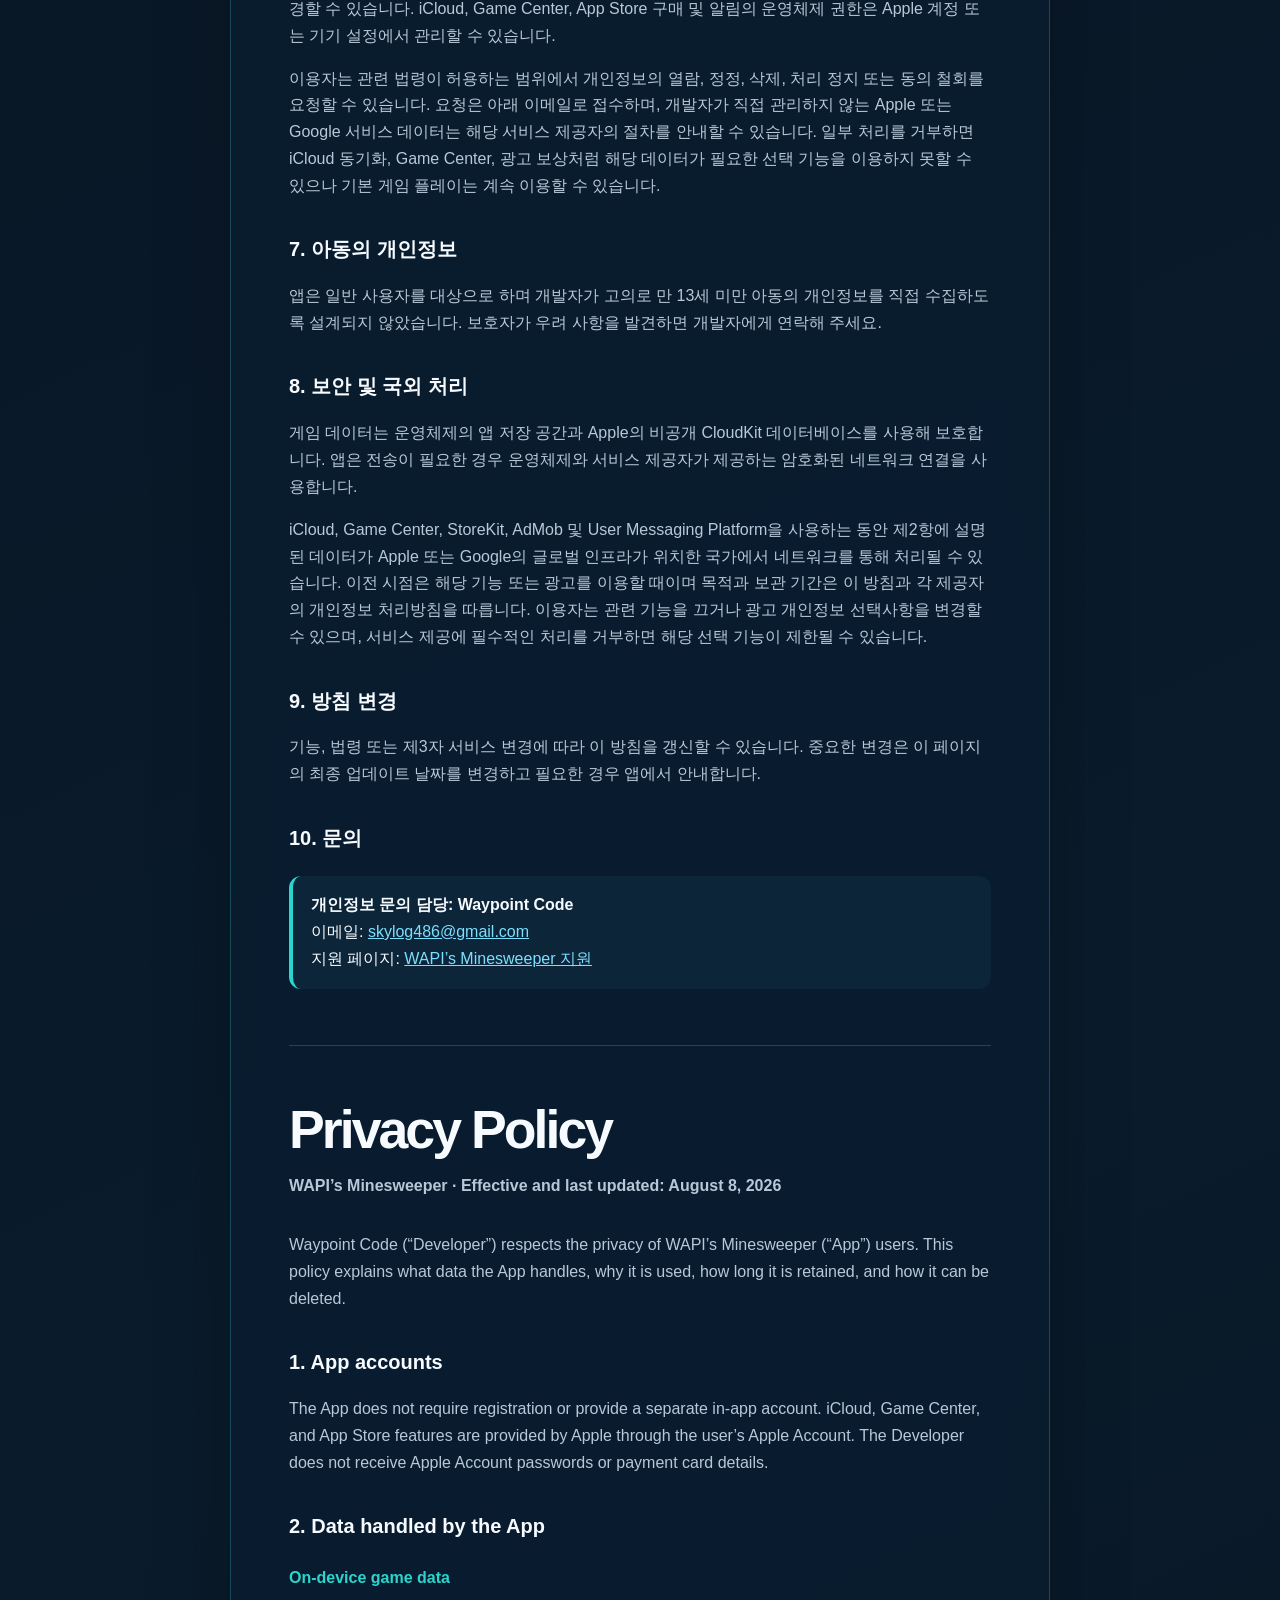
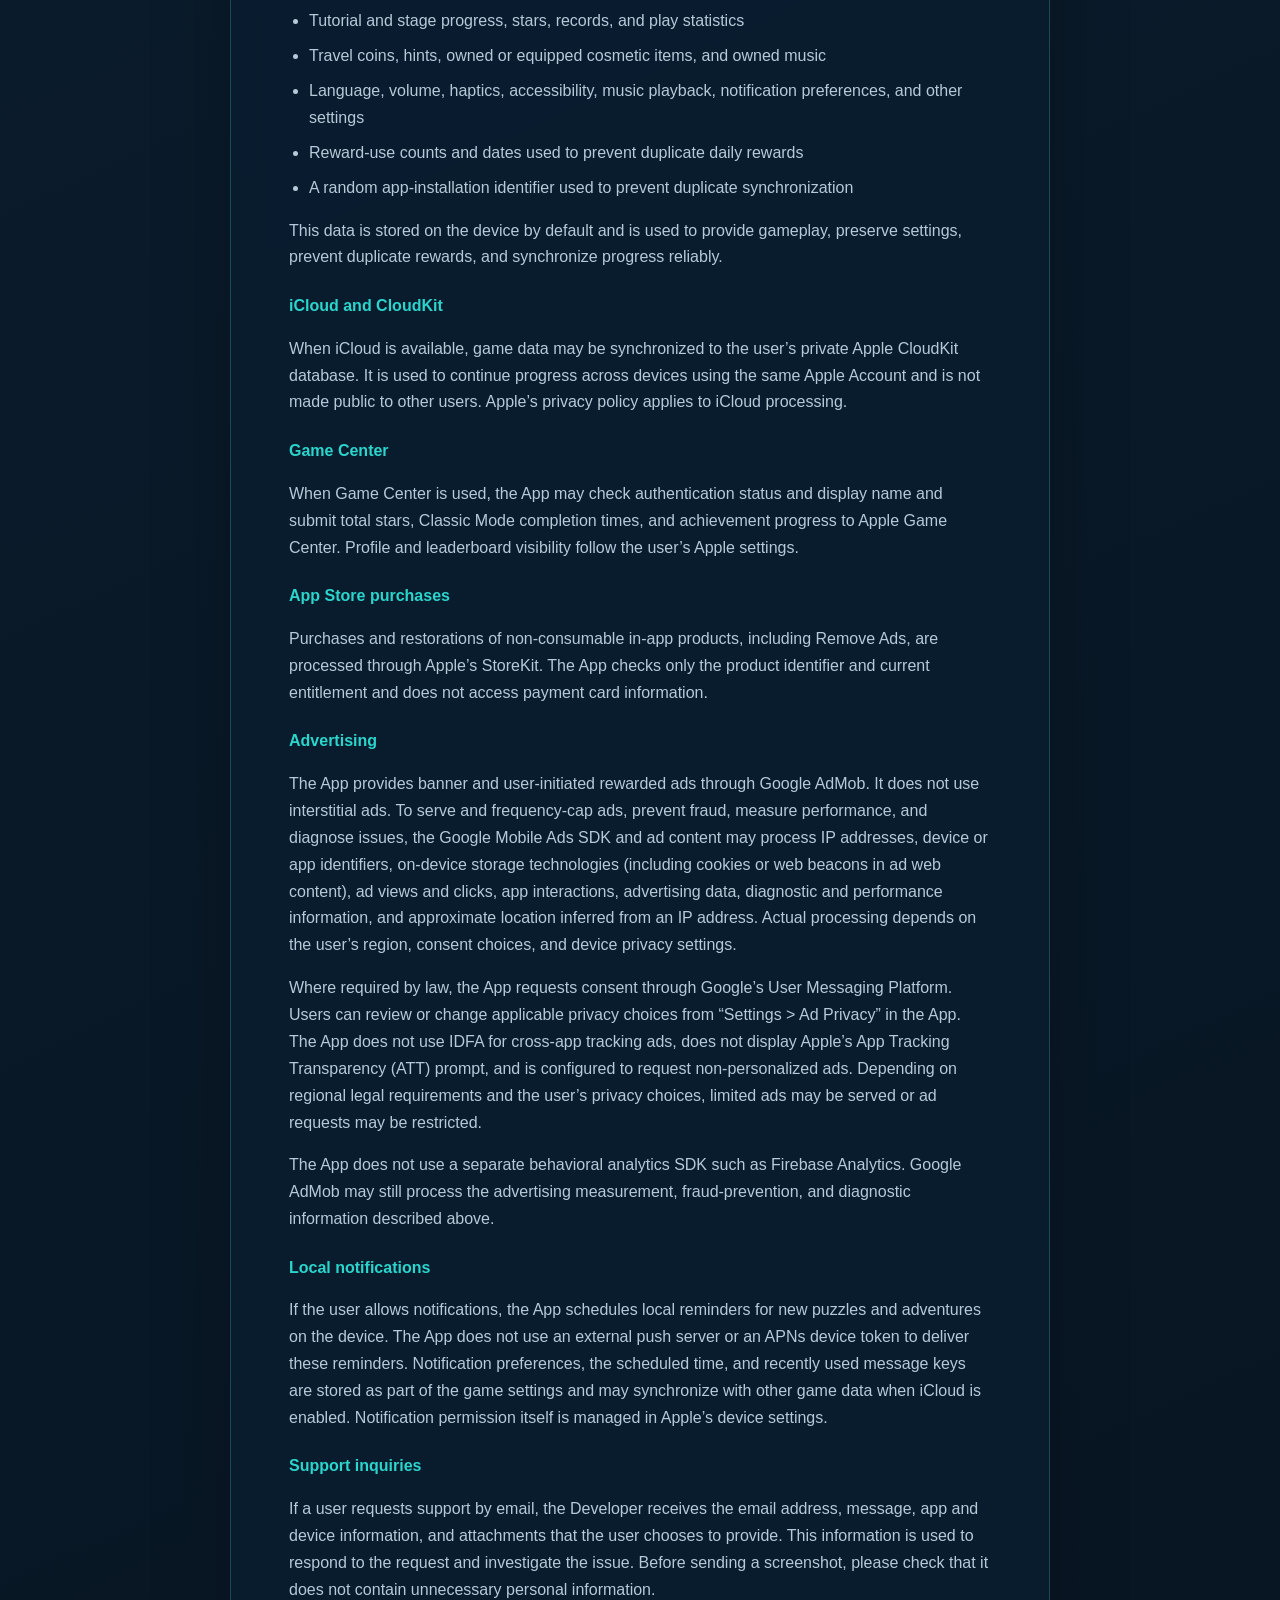
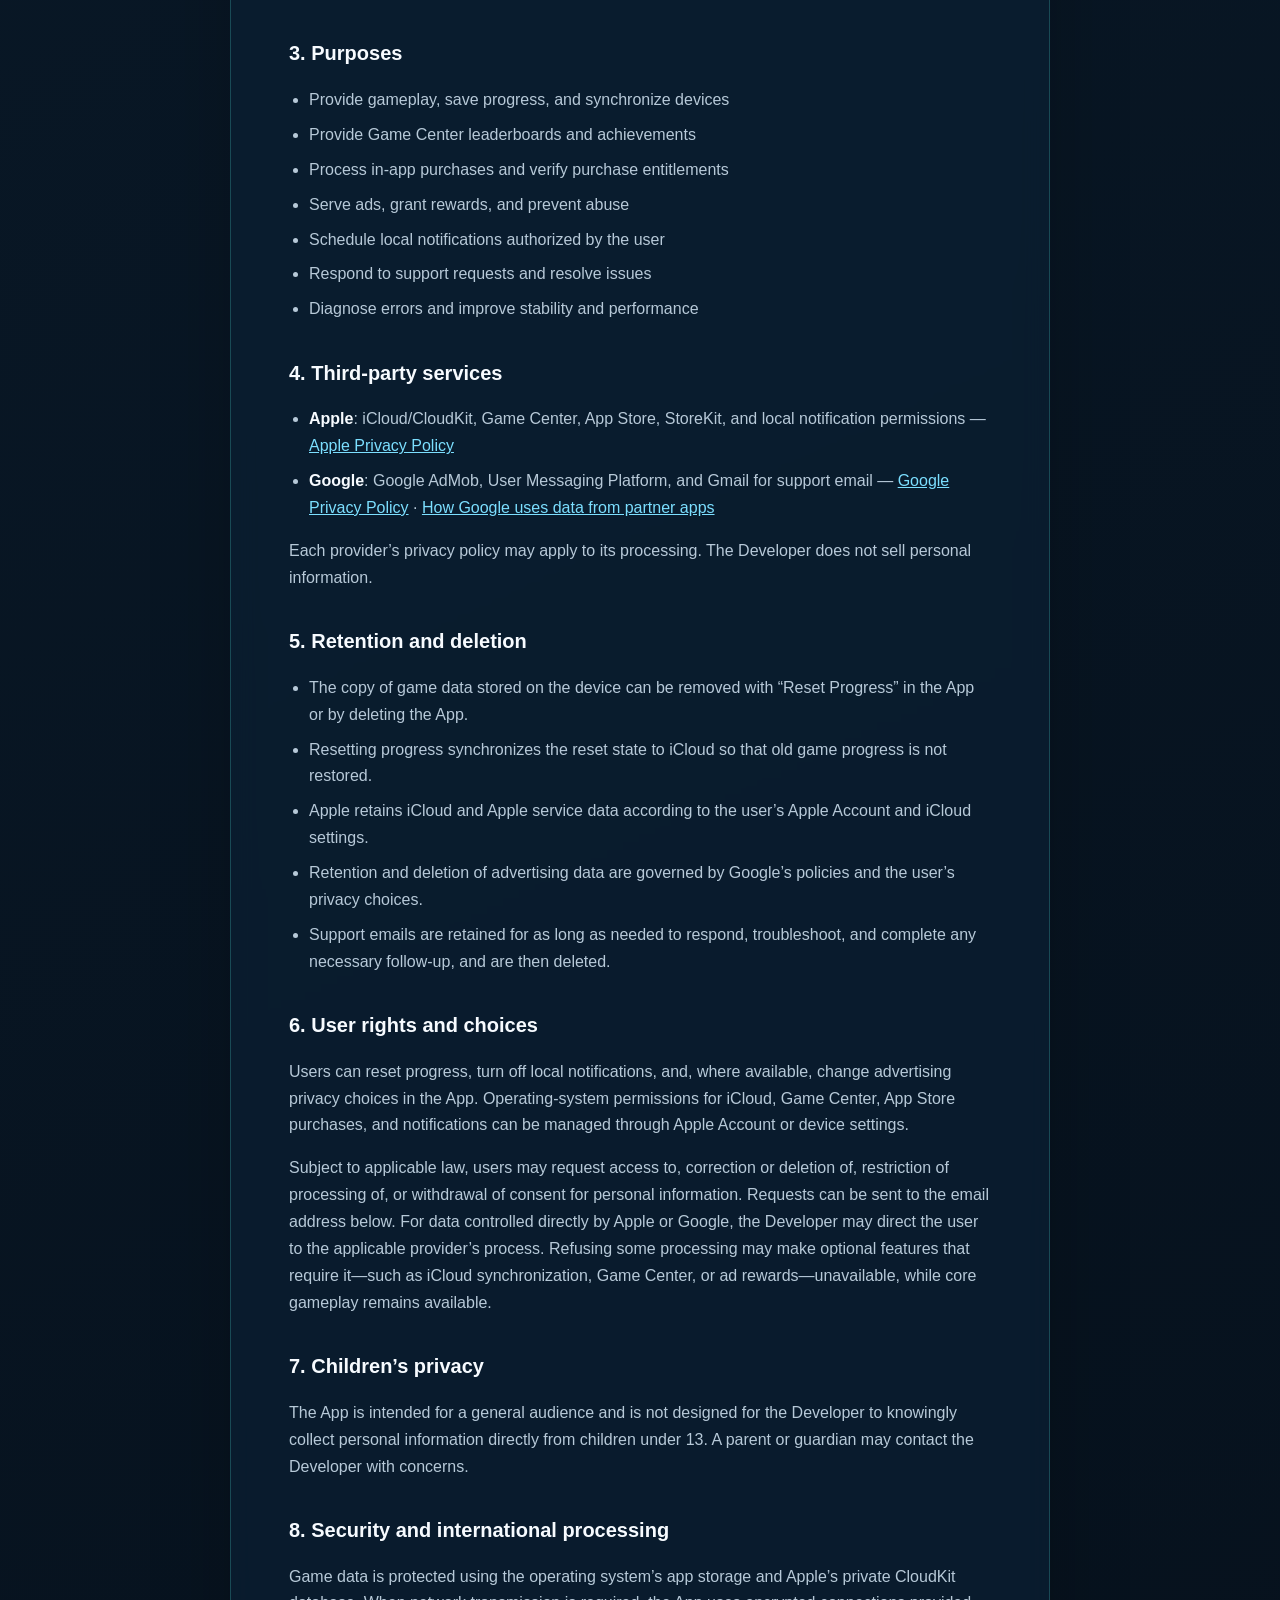
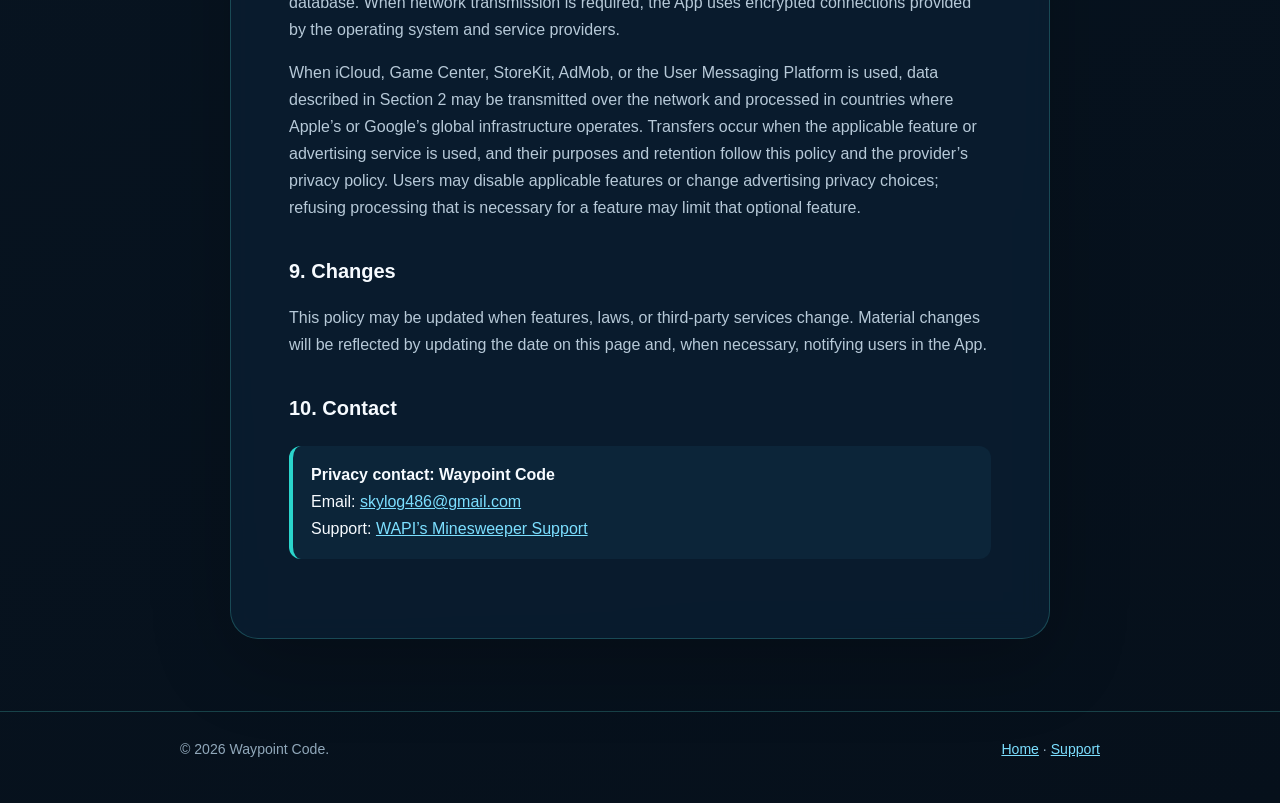
==== commit ed418506: "docs: update privacy and purchase guidance" ====
--- a/privacy.html
+++ b/privacy.html
@@ -19,7 +19,7 @@
     <article class="document">
       <section aria-labelledby="korean-title">
         <h1 id="korean-title">개인정보 처리방침</h1>
-        <p class="meta">WAPI’s Minesweeper · 시행일 및 최종 업데이트: 2026년 8월 2일</p>
+        <p class="meta">WAPI’s Minesweeper · 시행일 및 최종 업데이트: 2026년 8월 8일</p>
 
         <p>Waypoint Code(이하 “개발자”)는 WAPI’s Minesweeper(이하 “앱”) 이용자의 개인정보를 존중합니다. 이 방침은 앱이 처리하는 데이터, 이용 목적, 보관 및 삭제 방법을 설명합니다.</p>
 
@@ -30,10 +30,10 @@
         <h3>기기 내 게임 데이터</h3>
         <ul>
           <li>튜토리얼과 스테이지 진행도, 별, 기록, 플레이 통계</li>
-          <li>여행 코인, 힌트, 보유 및 장착한 꾸미기 아이템</li>
-          <li>언어, 음량, 햅틱, 접근성 등 앱 설정</li>
+          <li>여행 코인, 힌트, 보유 및 장착한 꾸미기 아이템과 음악</li>
+          <li>언어, 음량, 햅틱, 접근성, 음악 재생 및 로컬 알림 등 앱 설정</li>
           <li>일일 보상 중복 지급을 막기 위한 보상 이용 횟수와 날짜</li>
-          <li>중복 동기화 방지를 위해 앱이 무작위로 생성한 기기 식별값</li>
+          <li>중복 동기화 방지를 위해 앱이 무작위로 생성한 앱 설치 식별값</li>
         </ul>
         <p>이 데이터는 기본적으로 기기에 저장되며 게임 진행 제공, 설정 유지, 보상 중복 방지와 오류 없는 동기화에 사용됩니다.</p>
 
@@ -44,69 +44,84 @@
         <p>사용자가 Game Center를 이용하면 앱은 인증 상태와 표시 이름을 확인하고 총 별, 클래식 모드 완료 시간 및 업적 진척도를 Apple Game Center에 제출할 수 있습니다. Game Center 프로필과 순위표 공개 범위는 사용자의 Apple 설정을 따릅니다.</p>
 
         <h3>App Store 구매</h3>
-        <p>광고 제거 상품의 구매와 복원은 Apple StoreKit을 통해 처리됩니다. 앱은 구매 상품 ID와 현재 이용 권한만 확인하며, 결제 카드 번호 등 결제 정보에는 접근하지 않습니다.</p>
+        <p>광고 제거 등 비소모성 인앱 상품의 구매와 복원은 Apple의 StoreKit을 통해 처리됩니다. 앱은 구매 상품 ID와 현재 이용 권한만 확인하며, 결제 카드 번호 등 결제 정보에는 접근하지 않습니다.</p>
 
         <h3>광고</h3>
-        <p>앱은 Google AdMob을 통해 배너와 사용자가 직접 선택하는 보상형 광고를 제공합니다. 전면 광고는 사용하지 않습니다. Google Mobile Ads SDK는 광고 제공, 부정행위 방지, 측정 및 진단을 위해 IP 주소, 기기 식별자, 광고 조회·클릭 등 상호작용, 진단·성능 정보와 대략적인 위치 정보를 처리할 수 있습니다. 실제 처리 범위는 사용자의 지역, 동의 선택과 기기 개인정보 설정에 따라 달라집니다.</p>
-        <p>법령상 필요한 지역에서는 Google User Messaging Platform을 통해 동의를 요청합니다. 이용자는 앱의 “설정 &gt; 광고 개인정보 설정”에서 개인정보 선택사항을 다시 확인하거나 변경할 수 있습니다. 앱은 IDFA를 이용한 앱 간 추적 광고를 사용하지 않고 Apple의 앱 추적 투명성(ATT) 권한 창을 표시하지 않으며, 광고 요청은 비개인화 방식으로 처리되도록 구성됩니다.</p>
+        <p>앱은 Google AdMob을 통해 배너와 사용자가 직접 선택하는 보상형 광고를 제공합니다. 전면 광고는 사용하지 않습니다. Google Mobile Ads SDK와 광고 콘텐츠는 광고 제공, 게재 빈도 관리, 부정행위 방지, 측정 및 진단을 위해 IP 주소, 기기 또는 앱 식별자, 기기 내 저장 기술(광고 웹 콘텐츠의 쿠키 또는 웹 비콘 포함), 광고 조회·클릭과 앱 상호작용, 광고 데이터, 진단·성능 정보 및 IP 주소에서 추정한 대략적인 위치를 처리할 수 있습니다. 실제 처리 범위는 사용자의 지역, 동의 선택과 기기 개인정보 설정에 따라 달라집니다.</p>
+        <p>법령상 필요한 지역에서는 Google User Messaging Platform을 통해 동의를 요청합니다. 이용자는 앱의 “설정 &gt; 광고 개인정보 설정”에서 개인정보 선택사항을 다시 확인하거나 변경할 수 있습니다. 앱은 IDFA를 이용한 앱 간 추적 광고를 사용하지 않고 Apple의 앱 추적 투명성(ATT) 권한 창을 표시하지 않으며, 광고 요청은 비개인화 방식으로 처리되도록 구성됩니다. 지역별 법적 요건과 사용자의 개인정보 선택에 따라 제한된 광고가 제공되거나 광고 요청이 제한될 수 있습니다.</p>
+        <p>앱은 Firebase Analytics와 같은 별도의 이용 행태 분석 SDK를 사용하지 않습니다. 다만 Google AdMob은 위에서 설명한 광고 측정, 부정행위 방지 및 진단 정보를 처리할 수 있습니다.</p>
+
+        <h3>로컬 알림</h3>
+        <p>이용자가 알림을 허용하면 앱은 새 퍼즐과 모험을 알리기 위한 로컬 알림을 기기에서 예약합니다. 앱은 알림 전송을 위해 외부 푸시 서버나 APNs 기기 토큰을 사용하지 않습니다. 알림 사용 여부, 예약 시각 및 최근에 사용한 문구 기록은 게임 설정의 일부로 저장되며 iCloud가 활성화된 경우 다른 게임 데이터와 함께 동기화될 수 있습니다. 알림 권한 자체는 Apple의 기기 설정에서 관리됩니다.</p>
+
+        <h3>지원 문의</h3>
+        <p>이용자가 이메일로 지원을 요청하면 개발자는 이용자가 직접 제공한 이메일 주소, 문의 내용, 앱·기기 정보 및 첨부 파일을 받습니다. 이 정보는 문의에 답변하고 문제를 조사하는 데 사용됩니다. 스크린샷을 보낼 때에는 불필요한 개인정보가 포함되지 않도록 확인해 주세요.</p>
 
         <h2>3. 이용 목적</h2>
         <ul>
           <li>게임 기능 제공, 진행 저장과 기기 간 동기화</li>
           <li>Game Center 순위표와 업적 제공</li>
-          <li>인앱 구매 처리 및 광고 제거 권한 확인</li>
+          <li>인앱 구매 처리 및 구매 이용 권한 확인</li>
           <li>광고 제공, 보상 지급과 부정 사용 방지</li>
+          <li>사용자가 허용한 로컬 알림 예약</li>
+          <li>지원 문의 답변과 문제 해결</li>
           <li>오류 진단, 안정성 및 성능 개선</li>
         </ul>
 
         <h2>4. 제3자 서비스</h2>
         <ul>
-          <li><strong>Apple</strong>: iCloud/CloudKit, Game Center, App Store 및 StoreKit — <a href="https://www.apple.com/legal/privacy/" target="_blank" rel="noopener noreferrer">Apple 개인정보 처리방침</a></li>
-          <li><strong>Google</strong>: Google AdMob 및 User Messaging Platform — <a href="https://policies.google.com/privacy" target="_blank" rel="noopener noreferrer">Google 개인정보처리방침</a> · <a href="https://policies.google.com/technologies/partner-sites" target="_blank" rel="noopener noreferrer">Google의 파트너 앱 데이터 이용 안내</a></li>
+          <li><strong>Apple</strong>: iCloud/CloudKit, Game Center, App Store, StoreKit 및 로컬 알림 권한 — <a href="https://www.apple.com/legal/privacy/" target="_blank" rel="noopener noreferrer">Apple 개인정보 처리방침</a></li>
+          <li><strong>Google</strong>: Google AdMob, User Messaging Platform 및 지원 이메일용 Gmail — <a href="https://policies.google.com/privacy" target="_blank" rel="noopener noreferrer">Google 개인정보처리방침</a> · <a href="https://policies.google.com/technologies/partner-sites" target="_blank" rel="noopener noreferrer">Google의 파트너 앱 데이터 이용 안내</a></li>
         </ul>
         <p>각 서비스 제공자의 데이터 처리에는 해당 제공자의 개인정보 처리방침이 적용될 수 있습니다. 개발자는 개인정보를 판매하지 않습니다.</p>
 
         <h2>5. 보관 및 삭제</h2>
         <ul>
-          <li>기기 내 데이터는 앱의 “진행 초기화” 기능 또는 앱 삭제로 제거할 수 있습니다.</li>
+          <li>기기에 저장된 게임 데이터 사본은 앱의 “진행 초기화” 기능 또는 앱 삭제로 제거할 수 있습니다.</li>
           <li>진행 초기화를 실행하면 초기화 상태가 iCloud에 동기화되어 이전 게임 진행이 다시 복구되지 않도록 처리됩니다.</li>
           <li>iCloud 데이터와 Apple 서비스 데이터는 사용자의 Apple 계정 및 iCloud 설정에 따라 Apple이 보관합니다.</li>
           <li>광고 관련 데이터의 보관 기간과 삭제는 Google 정책 및 사용자의 개인정보 선택에 따릅니다.</li>
+          <li>지원 이메일은 문의 답변, 문제 해결 및 필요한 후속 조치를 위해 필요한 기간 동안 보관한 뒤 삭제합니다.</li>
         </ul>
         <p>지원이 필요하면 아래 연락처로 문의할 수 있습니다. 본인 확인과 서비스 제공에 필요한 범위에서 요청을 처리합니다.</p>
 
-        <h2>6. 아동의 개인정보</h2>
+        <h2>6. 이용자의 권리와 선택</h2>
+        <p>이용자는 앱에서 진행을 초기화하고, 로컬 알림을 끄고, 필요한 경우 광고 개인정보 선택사항을 변경할 수 있습니다. iCloud, Game Center, App Store 구매 및 알림의 운영체제 권한은 Apple 계정 또는 기기 설정에서 관리할 수 있습니다.</p>
+        <p>이용자는 관련 법령이 허용하는 범위에서 개인정보의 열람, 정정, 삭제, 처리 정지 또는 동의 철회를 요청할 수 있습니다. 요청은 아래 이메일로 접수하며, 개발자가 직접 관리하지 않는 Apple 또는 Google 서비스 데이터는 해당 서비스 제공자의 절차를 안내할 수 있습니다. 일부 처리를 거부하면 iCloud 동기화, Game Center, 광고 보상처럼 해당 데이터가 필요한 선택 기능을 이용하지 못할 수 있으나 기본 게임 플레이는 계속 이용할 수 있습니다.</p>
+
+        <h2>7. 아동의 개인정보</h2>
         <p>앱은 일반 사용자를 대상으로 하며 개발자가 고의로 만 13세 미만 아동의 개인정보를 직접 수집하도록 설계되지 않았습니다. 보호자가 우려 사항을 발견하면 개발자에게 연락해 주세요.</p>
 
-        <h2>7. 보안 및 국외 처리</h2>
-        <p>게임 데이터는 운영체제의 앱 저장 공간과 Apple의 비공개 CloudKit 데이터베이스를 사용해 보호합니다. Apple 또는 Google의 서비스 제공 과정에서 데이터가 사용자의 국가 밖에서 처리될 수 있습니다.</p>
+        <h2>8. 보안 및 국외 처리</h2>
+        <p>게임 데이터는 운영체제의 앱 저장 공간과 Apple의 비공개 CloudKit 데이터베이스를 사용해 보호합니다. 앱은 전송이 필요한 경우 운영체제와 서비스 제공자가 제공하는 암호화된 네트워크 연결을 사용합니다.</p>
+        <p>iCloud, Game Center, StoreKit, AdMob 및 User Messaging Platform을 사용하는 동안 제2항에 설명된 데이터가 Apple 또는 Google의 글로벌 인프라가 위치한 국가에서 네트워크를 통해 처리될 수 있습니다. 이전 시점은 해당 기능 또는 광고를 이용할 때이며 목적과 보관 기간은 이 방침과 각 제공자의 개인정보 처리방침을 따릅니다. 이용자는 관련 기능을 끄거나 광고 개인정보 선택사항을 변경할 수 있으며, 서비스 제공에 필수적인 처리를 거부하면 해당 선택 기능이 제한될 수 있습니다.</p>
 
-        <h2>8. 방침 변경</h2>
+        <h2>9. 방침 변경</h2>
         <p>기능, 법령 또는 제3자 서비스 변경에 따라 이 방침을 갱신할 수 있습니다. 중요한 변경은 이 페이지의 최종 업데이트 날짜를 변경하고 필요한 경우 앱에서 안내합니다.</p>
 
-        <h2>9. 문의</h2>
-        <div class="notice"><strong>Waypoint Code</strong><br>이메일: <a href="mailto:skylog486@gmail.com">skylog486@gmail.com</a><br>지원 페이지: <a href="support.html">WAPI’s Minesweeper 지원</a></div>
+        <h2>10. 문의</h2>
+        <div class="notice"><strong>개인정보 문의 담당: Waypoint Code</strong><br>이메일: <a href="mailto:skylog486@gmail.com">skylog486@gmail.com</a><br>지원 페이지: <a href="support.html">WAPI’s Minesweeper 지원</a></div>
       </section>
 
       <hr class="language-divider">
 
       <section id="english" lang="en" aria-labelledby="english-title">
         <h1 id="english-title">Privacy Policy</h1>
-        <p class="meta">WAPI’s Minesweeper · Effective and last updated: August 2, 2026</p>
+        <p class="meta">WAPI’s Minesweeper · Effective and last updated: August 8, 2026</p>
 
-        <p>Waypoint Code (“Developer”) respects the privacy of users of WAPI’s Minesweeper (“App”). This policy explains what data the App handles, why it is used, and how it can be retained or deleted.</p>
+        <p>Waypoint Code (“Developer”) respects the privacy of WAPI’s Minesweeper (“App”) users. This policy explains what data the App handles, why it is used, how long it is retained, and how it can be deleted.</p>
 
         <h2>1. App accounts</h2>
-        <p>The App does not create its own membership or login account. iCloud, Game Center, and App Store features are provided by Apple through the user’s Apple Account. The Developer does not receive Apple Account passwords or payment card details.</p>
+        <p>The App does not require registration or provide a separate in-app account. iCloud, Game Center, and App Store features are provided by Apple through the user’s Apple Account. The Developer does not receive Apple Account passwords or payment card details.</p>
 
         <h2>2. Data handled by the App</h2>
         <h3>On-device game data</h3>
         <ul>
           <li>Tutorial and stage progress, stars, records, and play statistics</li>
-          <li>Travel coins, hints, and owned or equipped cosmetic items</li>
-          <li>Language, volume, haptics, accessibility, and other settings</li>
+          <li>Travel coins, hints, owned or equipped cosmetic items, and owned music</li>
+          <li>Language, volume, haptics, accessibility, music playback, notification preferences, and other settings</li>
           <li>Reward-use counts and dates used to prevent duplicate daily rewards</li>
-          <li>A random app-generated device identifier used to prevent duplicate synchronization</li>
+          <li>A random app-installation identifier used to prevent duplicate synchronization</li>
         </ul>
         <p>This data is stored on the device by default and is used to provide gameplay, preserve settings, prevent duplicate rewards, and synchronize progress reliably.</p>
 
@@ -117,47 +132,62 @@
         <p>When Game Center is used, the App may check authentication status and display name and submit total stars, Classic Mode completion times, and achievement progress to Apple Game Center. Profile and leaderboard visibility follow the user’s Apple settings.</p>
 
         <h3>App Store purchases</h3>
-        <p>Purchase and restoration of the Remove Ads product are processed by Apple StoreKit. The App checks only the product identifier and current entitlement and does not access payment card information.</p>
+        <p>Purchases and restorations of non-consumable in-app products, including Remove Ads, are processed through Apple’s StoreKit. The App checks only the product identifier and current entitlement and does not access payment card information.</p>
 
         <h3>Advertising</h3>
-        <p>The App provides banner and user-initiated rewarded ads through Google AdMob. It does not use interstitial ads. To provide ads, prevent fraud, measure performance, and diagnose issues, the Google Mobile Ads SDK may process IP address, device identifiers, ad views and clicks, diagnostic and performance information, and approximate location. Actual processing depends on the user’s region, consent choices, and device privacy settings.</p>
-        <p>Where required by law, the App requests consent through Google’s User Messaging Platform. Users can review or change applicable privacy choices from “Settings &gt; Ad Privacy” in the App. The App does not use IDFA for cross-app tracking ads, does not display Apple’s App Tracking Transparency (ATT) prompt, and is configured to request non-personalized ads.</p>
+        <p>The App provides banner and user-initiated rewarded ads through Google AdMob. It does not use interstitial ads. To serve and frequency-cap ads, prevent fraud, measure performance, and diagnose issues, the Google Mobile Ads SDK and ad content may process IP addresses, device or app identifiers, on-device storage technologies (including cookies or web beacons in ad web content), ad views and clicks, app interactions, advertising data, diagnostic and performance information, and approximate location inferred from an IP address. Actual processing depends on the user’s region, consent choices, and device privacy settings.</p>
+        <p>Where required by law, the App requests consent through Google’s User Messaging Platform. Users can review or change applicable privacy choices from “Settings &gt; Ad Privacy” in the App. The App does not use IDFA for cross-app tracking ads, does not display Apple’s App Tracking Transparency (ATT) prompt, and is configured to request non-personalized ads. Depending on regional legal requirements and the user’s privacy choices, limited ads may be served or ad requests may be restricted.</p>
+        <p>The App does not use a separate behavioral analytics SDK such as Firebase Analytics. Google AdMob may still process the advertising measurement, fraud-prevention, and diagnostic information described above.</p>
+
+        <h3>Local notifications</h3>
+        <p>If the user allows notifications, the App schedules local reminders for new puzzles and adventures on the device. The App does not use an external push server or an APNs device token to deliver these reminders. Notification preferences, the scheduled time, and recently used message keys are stored as part of the game settings and may synchronize with other game data when iCloud is enabled. Notification permission itself is managed in Apple’s device settings.</p>
+
+        <h3>Support inquiries</h3>
+        <p>If a user requests support by email, the Developer receives the email address, message, app and device information, and attachments that the user chooses to provide. This information is used to respond to the request and investigate the issue. Before sending a screenshot, please check that it does not contain unnecessary personal information.</p>
 
         <h2>3. Purposes</h2>
         <ul>
           <li>Provide gameplay, save progress, and synchronize devices</li>
           <li>Provide Game Center leaderboards and achievements</li>
-          <li>Process in-app purchases and verify the Remove Ads entitlement</li>
+          <li>Process in-app purchases and verify purchase entitlements</li>
           <li>Serve ads, grant rewards, and prevent abuse</li>
+          <li>Schedule local notifications authorized by the user</li>
+          <li>Respond to support requests and resolve issues</li>
           <li>Diagnose errors and improve stability and performance</li>
         </ul>
 
         <h2>4. Third-party services</h2>
         <ul>
-          <li><strong>Apple</strong>: iCloud/CloudKit, Game Center, App Store, and StoreKit — <a href="https://www.apple.com/legal/privacy/" target="_blank" rel="noopener noreferrer">Apple Privacy Policy</a></li>
-          <li><strong>Google</strong>: Google AdMob and User Messaging Platform — <a href="https://policies.google.com/privacy" target="_blank" rel="noopener noreferrer">Google Privacy Policy</a> · <a href="https://policies.google.com/technologies/partner-sites" target="_blank" rel="noopener noreferrer">How Google uses data from partner apps</a></li>
+          <li><strong>Apple</strong>: iCloud/CloudKit, Game Center, App Store, StoreKit, and local notification permissions — <a href="https://www.apple.com/legal/privacy/" target="_blank" rel="noopener noreferrer">Apple Privacy Policy</a></li>
+          <li><strong>Google</strong>: Google AdMob, User Messaging Platform, and Gmail for support email — <a href="https://policies.google.com/privacy" target="_blank" rel="noopener noreferrer">Google Privacy Policy</a> · <a href="https://policies.google.com/technologies/partner-sites" target="_blank" rel="noopener noreferrer">How Google uses data from partner apps</a></li>
         </ul>
         <p>Each provider’s privacy policy may apply to its processing. The Developer does not sell personal information.</p>
 
         <h2>5. Retention and deletion</h2>
         <ul>
-          <li>On-device data can be removed with “Reset Progress” in the App or by deleting the App.</li>
+          <li>The copy of game data stored on the device can be removed with “Reset Progress” in the App or by deleting the App.</li>
           <li>Resetting progress synchronizes the reset state to iCloud so that old game progress is not restored.</li>
           <li>Apple retains iCloud and Apple service data according to the user’s Apple Account and iCloud settings.</li>
           <li>Retention and deletion of advertising data are governed by Google’s policies and the user’s privacy choices.</li>
+          <li>Support emails are retained for as long as needed to respond, troubleshoot, and complete any necessary follow-up, and are then deleted.</li>
         </ul>
 
-        <h2>6. Children’s privacy</h2>
+        <h2>6. User rights and choices</h2>
+        <p>Users can reset progress, turn off local notifications, and, where available, change advertising privacy choices in the App. Operating-system permissions for iCloud, Game Center, App Store purchases, and notifications can be managed through Apple Account or device settings.</p>
+        <p>Subject to applicable law, users may request access to, correction or deletion of, restriction of processing of, or withdrawal of consent for personal information. Requests can be sent to the email address below. For data controlled directly by Apple or Google, the Developer may direct the user to the applicable provider’s process. Refusing some processing may make optional features that require it—such as iCloud synchronization, Game Center, or ad rewards—unavailable, while core gameplay remains available.</p>
+
+        <h2>7. Children’s privacy</h2>
         <p>The App is intended for a general audience and is not designed for the Developer to knowingly collect personal information directly from children under 13. A parent or guardian may contact the Developer with concerns.</p>
 
-        <h2>7. Security and international processing</h2>
-        <p>Game data is protected using the operating system’s app storage and Apple’s private CloudKit database. Apple or Google may process data outside the user’s country when providing their services.</p>
+        <h2>8. Security and international processing</h2>
+        <p>Game data is protected using the operating system’s app storage and Apple’s private CloudKit database. When network transmission is required, the App uses encrypted connections provided by the operating system and service providers.</p>
+        <p>When iCloud, Game Center, StoreKit, AdMob, or the User Messaging Platform is used, data described in Section 2 may be transmitted over the network and processed in countries where Apple’s or Google’s global infrastructure operates. Transfers occur when the applicable feature or advertising service is used, and their purposes and retention follow this policy and the provider’s privacy policy. Users may disable applicable features or change advertising privacy choices; refusing processing that is necessary for a feature may limit that optional feature.</p>
 
-        <h2>8. Changes</h2>
+        <h2>9. Changes</h2>
         <p>This policy may be updated when features, laws, or third-party services change. Material changes will be reflected by updating the date on this page and, when necessary, notifying users in the App.</p>
 
-        <h2>9. Contact</h2>
-        <div class="notice"><strong>Waypoint Code</strong><br>Email: <a href="mailto:skylog486@gmail.com">skylog486@gmail.com</a><br>Support: <a href="support.html">WAPI’s Minesweeper Support</a></div>
+        <h2>10. Contact</h2>
+        <div class="notice"><strong>Privacy contact: Waypoint Code</strong><br>Email: <a href="mailto:skylog486@gmail.com">skylog486@gmail.com</a><br>Support: <a href="support.html">WAPI’s Minesweeper Support</a></div>
       </section>
     </article>
   </main>
